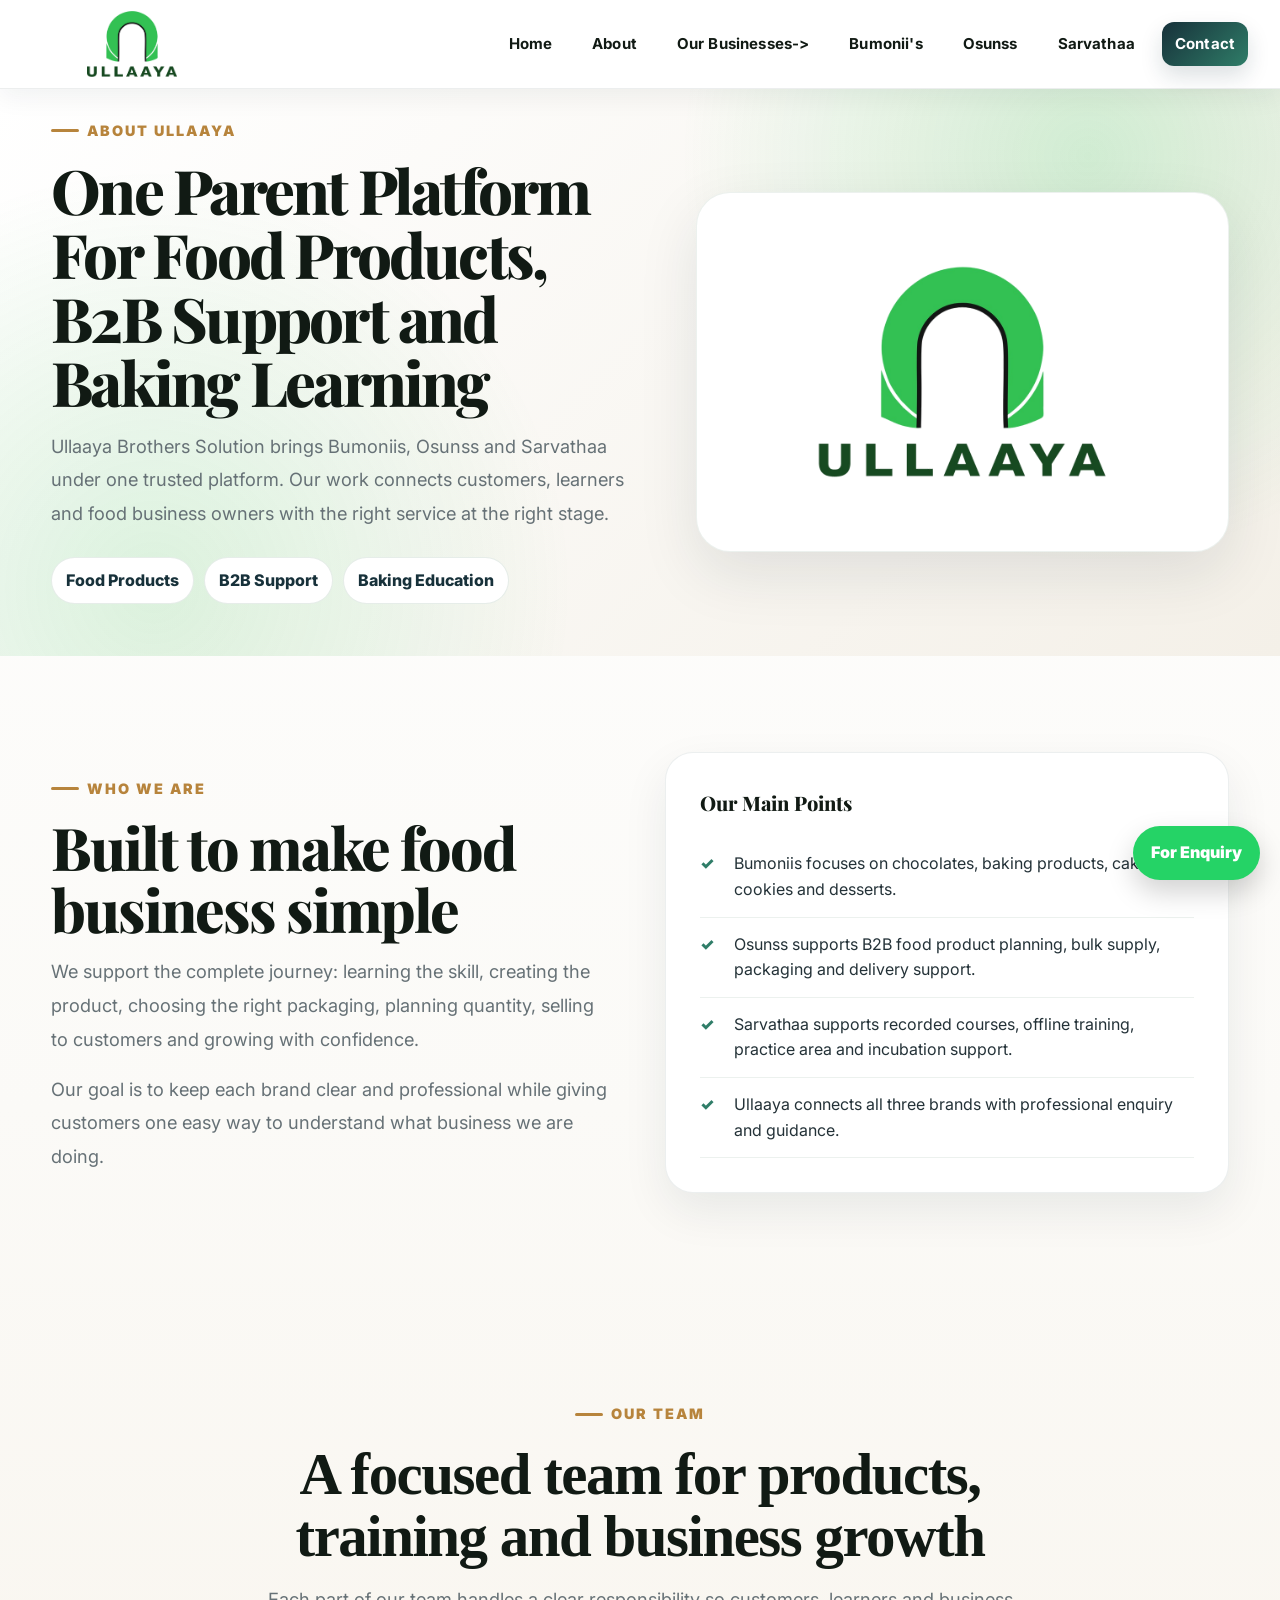
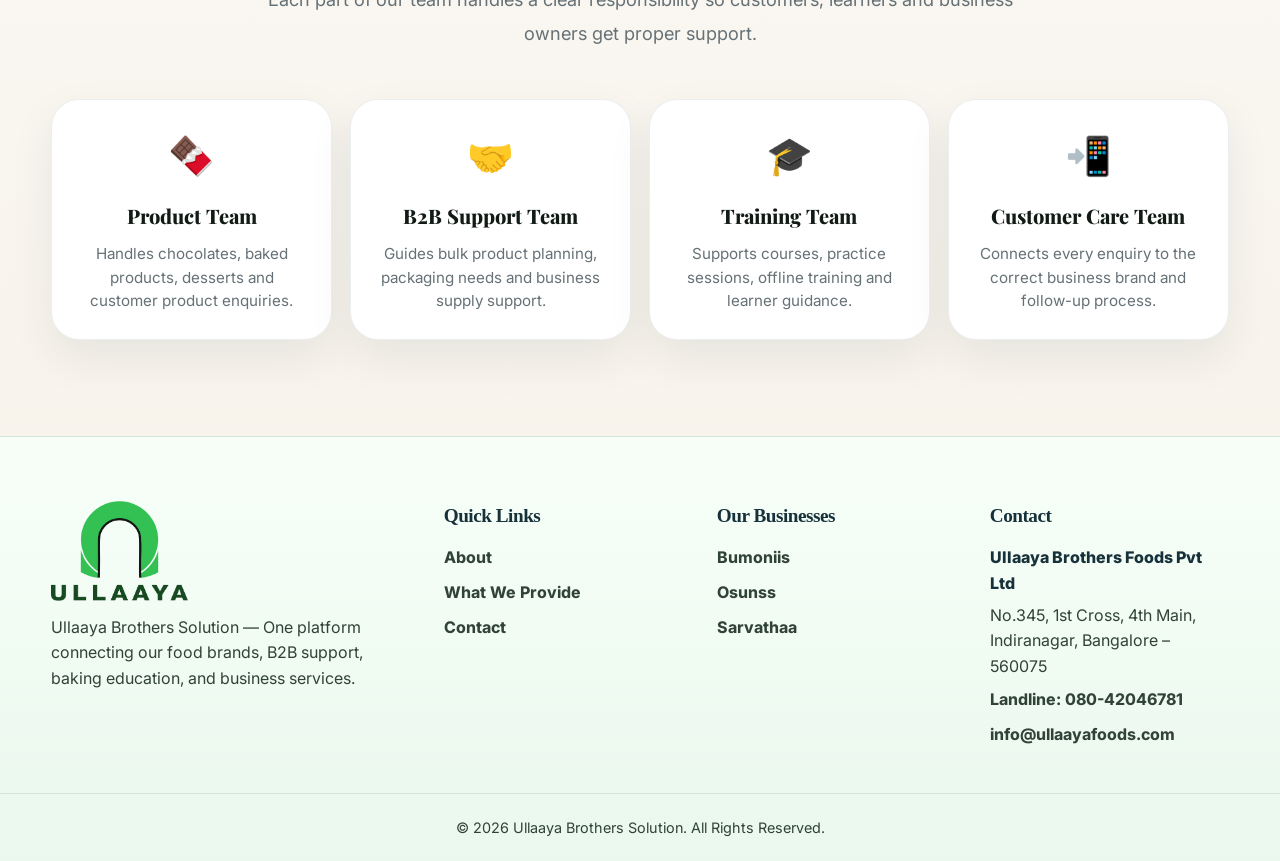
==== about.html @ 4ef29843 "Ullaaya" ====
<!DOCTYPE html>
<html lang="en">
<head>
<meta charset="utf-8"/>
<meta content="width=device-width, initial-scale=1.0" name="viewport"/>
<meta content="Ullaaya Brothers Solution connects Bumoniis, Osunss and Sarvathaa under one trusted parent business platform." name="description"/>
<title>About Ullaaya Brothers Solution</title>
<link href="https://fonts.googleapis.com" rel="preconnect"/>
<link crossorigin="" href="https://fonts.gstatic.com" rel="preconnect"/>
<link href="https://fonts.googleapis.com/css2?family=Inter:wght@400;500;600;700;800&amp;family=Playfair+Display:wght@700;800&amp;display=swap" rel="stylesheet"/>
<link href="assets/css/style.css" rel="stylesheet"/>
</head>
<body>
<header class="site-header" id="top">
<nav class="nav-wrap">
<a aria-label="Ullaaya Brothers Solution Home" class="brand" href="index.html#home">
<img alt="Ullaaya Brothers Solution logo" src="assets/images/ullaaya-logo-clean.png"/>
</a>
<button aria-expanded="false" aria-label="Open menu" class="menu-toggle">
<span></span><span></span><span></span>
</button>
<ul class="nav-links">
<li><a href="index.html#home">Home</a></li>
<li><a href="about.html">About</a></li>
<li><a href="index.html#businesses">Our Businesses-></a></li>
<li><a href="bumoniis.html">Bumonii's</a></li>
<li><a href="osunss.html">Osunss</a></li>
<li><a href="sarvathaa.html">Sarvathaa</a></li>
<li><a class="nav-cta" href="index.html#contact">Contact</a></li>
</ul>
</nav>
</header>
<main>
  <section class="business-page-hero about-page-hero">
    <div class="container business-page-grid">
      <div class="section-copy reveal">
        <p class="eyebrow">About Ullaaya</p>
        <h1>One Parent Platform For Food Products, B2B Support and Baking Learning</h1>
        <p>Ullaaya Brothers Solution brings Bumoniis, Osunss and Sarvathaa under one trusted platform. Our work connects customers, learners and food business owners with the right service at the right stage.</p>
        <div class="business-badges">
          <span>Food Products</span>
          <span>B2B Support</span>
          <span>Baking Education</span>
        </div>
      </div>
      <div class="business-page-logo reveal">
        <img src="assets/images/ullaaya-logo-card.png" alt="Ullaaya Brothers Solution logo">
      </div>
    </div>
  </section>

  <section class="section about-story">
    <div class="container two-col">
      <div class="section-copy reveal">
        <p class="eyebrow">Who We Are</p>
        <h2>Built to make food business simple</h2>
        <p>We support the complete journey: learning the skill, creating the product, choosing the right packaging, planning quantity, selling to customers and growing with confidence.</p>
        <p>Our goal is to keep each brand clear and professional while giving customers one easy way to understand what business we are doing.</p>
      </div>
      <div class="about-panel reveal">
        <h3>Our Main Points</h3>
        <ul>
          <li>Bumoniis focuses on chocolates, baking products, cakes, cookies and desserts.</li>
          <li>Osunss supports B2B food product planning, bulk supply, packaging and delivery support.</li>
          <li>Sarvathaa supports recorded courses, offline training, practice area and incubation support.</li>
          <li>Ullaaya connects all three brands with professional enquiry and guidance.</li>
        </ul>
      </div>
    </div>
  </section>

  <section class="section team-section">
    <div class="container">
      <div class="section-head reveal">
        <p class="eyebrow">Our Team</p>
        <h2>A focused team for products, training and business growth</h2>
        <p>Each part of our team handles a clear responsibility so customers, learners and business owners get proper support.</p>
      </div>
      <div class="team-grid">
        <div class="service-card reveal"><span>🍫</span><h3>Product Team</h3><p>Handles chocolates, baked products, desserts and customer product enquiries.</p></div>
        <div class="service-card reveal"><span>🤝</span><h3>B2B Support Team</h3><p>Guides bulk product planning, packaging needs and business supply support.</p></div>
        <div class="service-card reveal"><span>🎓</span><h3>Training Team</h3><p>Supports courses, practice sessions, offline training and learner guidance.</p></div>
        <div class="service-card reveal"><span>📲</span><h3>Customer Care Team</h3><p>Connects every enquiry to the correct business brand and follow-up process.</p></div>
      </div>
    </div>
  </section>
</main>
<footer class="footer">
<div class="container footer-grid">
<div>
<img alt="Ullaaya logo" class="footer-logo" src="assets/images/ullaaya-logo-clean.png"/>
<p>Ullaaya Brothers Solution — One platform connecting our food brands, B2B support, baking education, and business services.</p>
</div>
<div>
<h3>Quick Links</h3>
<a href="about.html">About</a>
<a href="index.html#provide">What We Provide</a>
<a href="index.html#contact">Contact</a>
</div>
<div>
<h3>Our Businesses</h3>
<a href="bumoniis.html">Bumoniis</a>
<a href="osunss.html">Osunss</a>
<a href="sarvathaa.html">Sarvathaa</a>
</div>
<div>
<h3>Contact</h3>
<p class="footer-address"><strong>Ullaaya Brothers Foods Pvt Ltd</strong><br>
No.345, 1st Cross, 4th Main,<br>
Indiranagar, Bangalore – 560075</p>
<a href="tel:+918042046781">Landline: 080-42046781</a>
<a href="mailto:info@ullaayafoods.com">info@ullaayafoods.com</a>

</div>
</div>
<p class="copyright">© 2026 Ullaaya Brothers Solution. All Rights Reserved.</p>
</footer>
<a aria-label="For enquiry" class="floating-whatsapp" href="https://wa.me/919999999999">For Enquiry</a>
<script src="assets/js/script.js"></script>
</body>
</html>
---- assets/css/style.css ----
:root {
  --green: #32c457;
  --deep: #124f26;
  --dark: #0d331c;
  --mint: #effbf2;
  --soft: #f7fff8;
  --text: #26352b;
  --muted: #66756b;
  --white: #fff;
  --shadow: 0 24px 70px rgba(18, 79, 38, .14);
  --radius: 28px;
}

* {
  box-sizing: border-box;
  margin: 0;
  padding: 0
}

html {
  scroll-behavior: smooth
}

body {
  font-family: Inter, system-ui, sans-serif;
  color: var(--text);
  background: linear-gradient(180deg, #fff 0%, var(--soft) 50%, #fff 100%);
  line-height: 1.6;
  overflow-x: hidden
}

a {
  text-decoration: none;
  color: inherit
}

img {
  max-width: 100%;
  display: block
}

.container {
  width: min(1180px, 92%);
  margin: auto
}

.site-header {
  position: sticky;
  top: 0;
  z-index: 1000;
  background: rgba(255, 255, 255, .88);
  backdrop-filter: blur(16px);
  border-bottom: 1px solid rgba(18, 79, 38, .08)
}

.nav-wrap {
  width: min(1220px, 94%);
  margin: auto;
  height: 82px;
  display: flex;
  align-items: center;
  justify-content: space-between;
  gap: 24px
}

.brand {
  display: flex;
  align-items: center;
  gap: 12px;
  font-weight: 800;
  color: var(--deep);
  letter-spacing: .02em;
  line-height: 1.05
}

.brand img {
  width: 58px;
  height: 58px;
  object-fit: contain
}

.brand strong {
  color: var(--green)
}

.nav-links {
  display: flex;
  align-items: center;
  gap: 28px;
  list-style: none;
  font-weight: 700;
  color: var(--deep)
}

.nav-links a {
  position: relative
}

.nav-links a:not(.nav-cta)::after {
  content: "";
  position: absolute;
  left: 0;
  bottom: -8px;
  width: 0;
  height: 3px;
  border-radius: 99px;
  background: var(--green);
  transition: .25s
}

.nav-links a:hover::after {
  width: 100%
}

.nav-cta {
  padding: 12px 20px;
  background: linear-gradient(135deg, var(--green), var(--deep));
  color: white;
  border-radius: 999px;
  box-shadow: 0 10px 24px rgba(50, 196, 87, .25)
}

.menu-toggle {
  display: none;
  background: none;
  border: 0;
  width: 42px;
  height: 42px
}

.menu-toggle span {
  display: block;
  height: 3px;
  background: var(--deep);
  margin: 7px;
  border-radius: 99px
}

.hero {
  position: relative;
  min-height: calc(100vh - 82px);
  display: grid;
  align-items: center;
  padding: 88px 0;
  overflow: hidden
}

.hero-bg {
  position: absolute;
  inset: 0;
  background: radial-gradient(circle at 85% 20%, rgba(50, 196, 87, .24), transparent 34%), radial-gradient(circle at 10% 80%, rgba(18, 79, 38, .13), transparent 36%)
}

.hero-grid {
  position: relative;
  display: grid;
  grid-template-columns: 1.08fr .92fr;
  gap: 60px;
  align-items: center
}

.eyebrow {
  display: inline-flex;
  align-items: center;
  gap: 8px;
  color: var(--green);
  font-weight: 800;
  text-transform: uppercase;
  letter-spacing: .14em;
  font-size: .78rem;
  margin-bottom: 16px
}

.eyebrow::before {
  content: "";
  width: 28px;
  height: 3px;
  background: var(--green);
  border-radius: 99px
}

h1,
h2 {
  font-family: "Playfair Display", serif;
  color: var(--dark);
  line-height: 1.04
}

h1 {
  font-size: clamp(2.8rem, 6vw, 5.9rem);
  letter-spacing: -.05em
}

h2 {
  font-size: clamp(2.05rem, 4vw, 4rem);
  letter-spacing: -.035em
}

h3 {
  color: var(--deep)
}

.hero-text {
  font-size: 1.18rem;
  color: var(--muted);
  max-width: 650px;
  margin: 24px 0 32px
}

.hero-actions,
.hero-stats {
  display: flex;
  gap: 16px;
  flex-wrap: wrap
}

.btn {
  display: inline-flex;
  align-items: center;
  justify-content: center;
  padding: 15px 24px;
  border-radius: 999px;
  font-weight: 800;
  border: 0;
  cursor: pointer
}

.btn-primary {
  background: linear-gradient(135deg, var(--green), var(--deep));
  color: #fff;
  box-shadow: 0 16px 30px rgba(50, 196, 87, .22)
}

.btn-outline {
  border: 1px solid rgba(18, 79, 38, .18);
  color: var(--deep);
  background: white
}

.hero-stats {
  margin-top: 34px
}

.hero-stats div {
  background: rgba(255, 255, 255, .75);
  border: 1px solid rgba(18, 79, 38, .08);
  border-radius: 20px;
  padding: 16px 20px;
  box-shadow: 0 14px 40px rgba(18, 79, 38, .08)
}

.hero-stats strong {
  display: block;
  font-size: 1.7rem;
  color: var(--deep)
}

.hero-stats span {
  font-size: .84rem;
  color: var(--muted);
  font-weight: 700
}

.hero-card {
  position: relative;
  min-height: 520px;
  display: grid;
  place-items: center
}

.logo-orbit {
  width: min(440px, 88vw);
  aspect-ratio: 1;
  background: linear-gradient(135deg, #fff, var(--mint));
  border-radius: 50%;
  display: grid;
  place-items: center;
  box-shadow: var(--shadow);
  border: 1px solid rgba(18, 79, 38, .08);
  animation: float 4s ease-in-out infinite
}

.logo-orbit img {
  width: 76%;
  object-fit: contain
}

.mini-card {
  position: absolute;
  padding: 16px 22px;
  border-radius: 18px;
  background: white;
  color: var(--deep);
  font-weight: 900;
  box-shadow: var(--shadow)
}

.top-card {
  top: 42px;
  right: 16px
}

.bottom-card {
  bottom: 56px;
  left: 12px
}

.section {
  padding: 96px 0
}

.two-col,
.why-grid,
.contact-grid {
  display: grid;
  grid-template-columns: 1fr 1fr;
  gap: 50px;
  align-items: center
}

.section-copy p:not(.eyebrow),
.section-head p {
  color: var(--muted);
  font-size: 1.05rem;
  margin-top: 16px
}

.about-panel,
.contact-form,
.business-card,
.service-card {
  background: white;
  border: 1px solid rgba(18, 79, 38, .08);
  box-shadow: var(--shadow);
  border-radius: var(--radius)
}

.about-panel {
  padding: 34px
}

.about-panel ul {
  margin-top: 18px;
  list-style: none
}

.about-panel li {
  padding: 14px 0 14px 34px;
  border-bottom: 1px solid rgba(18, 79, 38, .08);
  position: relative
}

.about-panel li::before {
  content: "✓";
  position: absolute;
  left: 0;
  color: var(--green);
  font-weight: 900
}

.businesses {
  background: linear-gradient(180deg, var(--mint), #fff)
}

.section-head {
  text-align: center;
  max-width: 760px;
  margin: 0 auto 48px
}

.business-grid {
  display: grid;
  grid-template-columns: repeat(3, 1fr);
  gap: 26px
}

.business-card {
  padding: 32px;
  transition: .3s;
  position: relative;
  overflow: hidden
}

.business-card::before {
  content: "";
  position: absolute;
  inset: 0 0 auto;
  height: 5px;
  background: linear-gradient(90deg, var(--green), var(--deep))
}

.business-card:hover {
  transform: translateY(-10px)
}

.business-card.featured {
  background: linear-gradient(180deg, #fff, var(--soft));
  transform: translateY(-18px)
}

.business-icon {
  width: 74px;
  height: 74px;
  border-radius: 22px;
  display: grid;
  place-items: center;
  color: white;
  font-weight: 900;
  font-size: 2rem;
  margin-bottom: 22px
}

.chocolate {
  background: #5a2b18
}

.b2b {
  background: var(--deep)
}

.learning {
  background: #cf4f85
}

.category {
  font-size: .82rem;
  text-transform: uppercase;
  color: var(--green);
  font-weight: 900;
  letter-spacing: .1em
}

.business-card h3 {
  font-size: 1.65rem;
  margin: 6px 0 12px
}

.business-card p:not(.category) {
  color: var(--muted);
  margin-bottom: 22px
}

.card-link {
  display: inline-flex;
  color: var(--deep);
  font-weight: 900;
  border-bottom: 2px solid var(--green)
}

.service-grid {
  display: grid;
  grid-template-columns: repeat(4, 1fr);
  gap: 18px
}

.service-card {
  padding: 26px;
  text-align: center;
  min-height: 150px;
  display: flex;
  flex-direction: column;
  justify-content: center;
  align-items: center;
  gap: 14px
}

.service-card span {
  font-size: 2rem
}

.service-card h3 {
  font-size: 1rem
}

.why {
  background: var(--dark);
  color: white
}

.why h2,
.why h3 {
  color: white
}

.why .section-copy p {
  color: rgba(255, 255, 255, .74)
}

.why-list {
  display: grid;
  gap: 14px
}

.why-list div {
  padding: 18px 20px;
  border-radius: 18px;
  background: rgba(255, 255, 255, .08);
  border: 1px solid rgba(255, 255, 255, .12);
  font-weight: 700
}

.why-list div::before {
  content: "✓ ";
  color: var(--green);
  font-weight: 900
}

.timeline {
  display: grid;
  grid-template-columns: repeat(6, 1fr);
  gap: 12px;
  position: relative
}

.timeline div {
  padding: 18px 12px;
  text-align: center;
  border-radius: 18px;
  background: white;
  border: 1px solid rgba(18, 79, 38, .08);
  box-shadow: 0 12px 30px rgba(18, 79, 38, .08);
  font-weight: 900;
  color: var(--deep)
}

.contact {
  background: linear-gradient(180deg, #fff, var(--mint))
}

.contact-cards {
  display: grid;
  gap: 12px;
  margin-top: 24px
}

.contact-cards a {
  padding: 16px 18px;
  background: white;
  border-radius: 18px;
  color: var(--deep);
  font-weight: 800;
  box-shadow: 0 10px 28px rgba(18, 79, 38, .08)
}

.contact-form {
  padding: 30px;
  display: grid;
  gap: 16px
}

.contact-form label {
  display: grid;
  gap: 8px;
  color: var(--deep);
  font-weight: 800
}

.contact-form input,
.contact-form select,
.contact-form textarea {
  width: 100%;
  padding: 14px 16px;
  border: 1px solid rgba(18, 79, 38, .15);
  border-radius: 14px;
  font: inherit;
  outline: none;
  background: #fff
}

.contact-form input:focus,
.contact-form select:focus,
.contact-form textarea:focus {
  border-color: var(--green);
  box-shadow: 0 0 0 4px rgba(50, 196, 87, .13)
}

.form-note {
  color: var(--deep);
  font-weight: 800
}

.footer {
  background: #071b0f;
  color: rgba(255, 255, 255, .72);
  padding: 64px 0 22px
}

.footer-grid {
  display: grid;
  grid-template-columns: 1.5fr 1fr 1fr 1fr;
  gap: 34px
}

.footer-logo {
  width: 120px;
  background: white;
  border-radius: 18px;
  padding: 8px;
  margin-bottom: 16px
}

.footer h3 {
  color: white;
  margin-bottom: 14px
}

.footer a {
  display: block;
  margin: 9px 0;
  color: rgba(255, 255, 255, .75)
}

.footer a:hover {
  color: var(--green)
}

.copyright {
  text-align: center;
  margin-top: 36px;
  padding-top: 22px;
  border-top: 1px solid rgba(255, 255, 255, .08);
  font-size: .9rem
}

.floating-whatsapp {
  position: fixed;
  right: 20px;
  bottom: 20px;
  z-index: 900;
  background: #25d366;
  color: white;
  padding: 14px 18px;
  border-radius: 999px;
  font-weight: 900;
  box-shadow: 0 12px 28px rgba(0, 0, 0, .18)
}

.reveal {
  opacity: 0;
  transform: translateY(28px);
  transition: .7s ease
}

.reveal.show {
  opacity: 1;
  transform: none
}

@keyframes float {

  0%,
  100% {
    transform: translateY(0)
  }

  50% {
    transform: translateY(-14px)
  }
}

@media(max-width:980px) {
  .menu-toggle {
    display: block
  }

  .nav-links {
    position: absolute;
    top: 82px;
    left: 0;
    right: 0;
    background: white;
    display: none;
    flex-direction: column;
    align-items: flex-start;
    padding: 24px;
    width: 100%;
    box-shadow: 0 24px 40px rgba(18, 79, 38, .12)
  }

  .nav-links.active {
    display: flex
  }

  .hero-grid,
  .two-col,
  .why-grid,
  .contact-grid {
    grid-template-columns: 1fr
  }

  .hero {
    padding: 58px 0
  }

  .hero-card {
    min-height: 360px
  }

  .business-grid,
  .service-grid {
    grid-template-columns: 1fr 1fr
  }

  .business-card.featured {
    transform: none
  }

  .timeline {
    grid-template-columns: 1fr 1fr
  }

  .footer-grid {
    grid-template-columns: 1fr 1fr
  }
}

@media(max-width:620px) {
  .brand span {
    font-size: .88rem
  }

  .brand img {
    width: 48px;
    height: 48px
  }

  .nav-wrap {
    height: 72px
  }

  .nav-links {
    top: 72px
  }

  .hero {
    min-height: auto
  }

  .hero-actions .btn {
    width: 100%
  }

  .business-grid,
  .service-grid,
  .timeline,
  .footer-grid {
    grid-template-columns: 1fr
  }

  .section {
    padding: 68px 0
  }

  .mini-card {
    display: none
  }

  .logo-orbit {
    width: 300px
  }

  .hero-stats div {
    flex: 1 1 100%
  }
}

/* Updated business logo cards and rotating hero */
.slider-logo-wrap {
  transition: .45s ease
}

.slider-logo-wrap img {
  max-height: 78%;
  object-fit: contain;
  transition: .45s ease
}

.slider-dots {
  position: absolute;
  bottom: 8px;
  left: 50%;
  transform: translateX(-50%);
  display: flex;
  gap: 10px;
  background: rgba(255, 255, 255, .84);
  padding: 10px 14px;
  border-radius: 999px;
  box-shadow: 0 12px 28px rgba(18, 79, 38, .12)
}

.slider-dot {
  width: 11px;
  height: 11px;
  border-radius: 50%;
  border: 0;
  background: rgba(18, 79, 38, .25);
  cursor: pointer
}

.slider-dot.active {
  width: 30px;
  border-radius: 999px;
  background: linear-gradient(135deg, var(--green), var(--deep))
}

.business-logo-box {
  height: 165px;
  border-radius: 24px;
  background: linear-gradient(135deg, #fff, var(--mint));
  border: 1px solid rgba(18, 79, 38, .08);
  display: grid;
  place-items: center;
  margin-bottom: 22px;
  padding: 18px;
  overflow: hidden
}

.business-logo-box img {
  width: 100%;
  height: 100%;
  object-fit: contain
}

.logo-card {
  cursor: pointer
}

.logo-card:hover .business-logo-box {
  box-shadow: 0 18px 40px rgba(18, 79, 38, .12)
}

/* Full business pages */
.business-page-hero {
  padding: 95px 0 74px;
  background: radial-gradient(circle at 85% 10%, rgba(50, 196, 87, .22), transparent 32%), linear-gradient(180deg, #fff, var(--mint));
  overflow: hidden
}

.business-page-grid {
  display: grid;
  grid-template-columns: 1.05fr .95fr;
  gap: 56px;
  align-items: center
}

.business-page-logo {
  background: white;
  border: 1px solid rgba(18, 79, 38, .08);
  border-radius: 34px;
  padding: 34px;
  box-shadow: var(--shadow);
  min-height: 360px;
  display: grid;
  place-items: center
}

.business-page-logo img {
  max-height: 290px;
  object-fit: contain
}

.business-badges {
  display: flex;
  flex-wrap: wrap;
  gap: 10px;
  margin: 26px 0
}

.business-badges span {
  background: white;
  color: var(--deep);
  border: 1px solid rgba(18, 79, 38, .1);
  border-radius: 999px;
  padding: 10px 14px;
  font-weight: 800
}

.detail-section {
  padding: 84px 0
}

.detail-grid {
  display: grid;
  grid-template-columns: repeat(3, 1fr);
  gap: 22px
}

.detail-card {
  background: white;
  border: 1px solid rgba(18, 79, 38, .08);
  box-shadow: 0 16px 44px rgba(18, 79, 38, .09);
  border-radius: 24px;
  padding: 26px
}

.detail-card span {
  font-size: 2rem
}

.detail-card h3 {
  font-size: 1.25rem;
  margin: 14px 0 10px
}

.detail-card p {
  color: var(--muted)
}

.highlight-panel {
  background: var(--dark);
  color: white;
  border-radius: 34px;
  padding: 44px;
  display: grid;
  grid-template-columns: 1fr 1fr;
  gap: 32px;
  align-items: center
}

.highlight-panel h2,
.highlight-panel h3 {
  color: white
}

.highlight-panel p,
.highlight-panel li {
  color: rgba(255, 255, 255, .78)
}

.highlight-panel ul {
  margin-left: 18px;
  margin-top: 18px
}

.business-contact-strip {
  background: linear-gradient(135deg, var(--green), var(--deep));
  border-radius: 32px;
  color: white;
  padding: 38px;
  display: flex;
  align-items: center;
  justify-content: space-between;
  gap: 24px;
  flex-wrap: wrap
}

.business-contact-strip h2 {
  color: white
}

.business-contact-strip .btn-outline {
  color: white;
  background: rgba(255, 255, 255, .12);
  border-color: rgba(255, 255, 255, .35)
}

.back-link {
  display: inline-flex;
  margin-bottom: 18px;
  color: var(--deep);
  font-weight: 900
}

.product-list {
  display: grid;
  grid-template-columns: repeat(2, 1fr);
  gap: 14px;
  margin-top: 16px
}

.product-list div {
  padding: 14px 16px;
  border-radius: 16px;
  background: var(--soft);
  border: 1px solid rgba(18, 79, 38, .08);
  font-weight: 800;
  color: var(--deep)
}

@media(max-width:980px) {

  .business-page-grid,
  .highlight-panel {
    grid-template-columns: 1fr
  }

  .detail-grid {
    grid-template-columns: 1fr 1fr
  }

  .business-page-logo {
    min-height: 260px
  }

  .business-page-logo img {
    max-height: 230px
  }
}

@media(max-width:620px) {
  .slider-dots {
    bottom: -16px
  }

  .business-logo-box {
    height: 140px
  }

  .detail-grid,
  .product-list {
    grid-template-columns: 1fr
  }

  .business-contact-strip {
    padding: 28px
  }

  .business-page-hero {
    padding: 62px 0
  }

  .business-page-logo {
    padding: 22px
  }
}


/* Navbar dropdown + larger premium header update */
.nav-wrap {
  height: 96px;
}

.brand {
  gap: 14px;
}

.brand img {
  width: 76px;
  height: 76px;
  object-fit: contain;
}

.brand span {
  font-size: 1.02rem;
  line-height: 1.08;
}

.nav-links {
  gap: 12px;
}

.nav-links a {
  font-size: 1rem;
  padding: 12px 14px;
  border-radius: 999px;
}

.nav-cta {
  padding: 14px 24px !important;
  font-size: 1.02rem !important;
}

.nav-item {
  position: relative;
}

.dropdown-toggle {
  display: flex;
  align-items: center;
  gap: 5px;
}

.dropdown-toggle span {
  font-size: .8rem;
  transition: .25s ease;
}

.dropdown:hover .dropdown-toggle span,
.dropdown:focus-within .dropdown-toggle span {
  transform: rotate(180deg);
}

.dropdown-menu {
  position: absolute;
  top: calc(100% + 12px);
  left: 50%;
  transform: translateX(-50%) translateY(10px);
  min-width: 220px;
  background: #fff;
  border: 1px solid rgba(18, 79, 38, .10);
  border-radius: 20px;
  box-shadow: 0 22px 52px rgba(18, 79, 38, .16);
  padding: 10px;
  display: grid;
  gap: 6px;
  opacity: 0;
  visibility: hidden;
  pointer-events: none;
  transition: .25s ease;
  z-index: 999;
}

.dropdown-menu::before {
  content: "";
  position: absolute;
  left: 0;
  right: 0;
  top: -14px;
  height: 14px;
}

.dropdown:hover .dropdown-menu,
.dropdown:focus-within .dropdown-menu {
  opacity: 1;
  visibility: visible;
  pointer-events: auto;
  transform: translateX(-50%) translateY(0);
}

.dropdown-menu a {
  display: block;
  border-radius: 14px;
  padding: 13px 15px;
  color: var(--deep);
  font-weight: 900;
  background: #fff;
  white-space: nowrap;
}

.dropdown-menu a:hover {
  background: var(--mint);
  color: var(--deep);
}

/* Better home hero logo placement for all businesses */
.hero-card {
  min-height: 560px;
}

.logo-orbit {
  width: min(520px, 90vw);
  aspect-ratio: 1.18;
  border-radius: 36px;
  padding: 34px;
  background: linear-gradient(135deg, #fff 0%, #f6fff8 55%, var(--mint) 100%);
}

.logo-orbit img {
  width: auto !important;
  height: auto !important;
  max-width: 92%;
  max-height: 82%;
  object-fit: contain;
  display: block;
}

.slider-logo-wrap img[src*="bumoniis"] {
  max-width: 96%;
  max-height: 70%;
}

.slider-logo-wrap img[src*="osunss"] {
  max-height: 88%;
  max-width: 74%;
}

.slider-logo-wrap img[src*="sarvathaa"] {
  max-width: 92%;
  max-height: 64%;
}

/* Correct home Our Businesses logo card alignment */
.business-card.logo-card {
  text-align: center;
  display: flex;
  flex-direction: column;
  align-items: center;
}

.business-logo-box {
  width: 100%;
  height: 190px;
  border-radius: 26px;
  padding: 22px;
  background: #fff;
  box-shadow: inset 0 0 0 1px rgba(18, 79, 38, .06), 0 12px 30px rgba(18, 79, 38, .06);
}

.business-logo-box img {
  width: auto;
  height: auto;
  max-width: 86%;
  max-height: 86%;
  object-fit: contain;
  display: block;
}

.business-logo-bumoniis img {
  max-width: 94%;
  max-height: 74%;
}

.business-logo-osunss img {
  max-width: 78%;
  max-height: 96%;
}

.business-logo-sarvathaa img {
  max-width: 92%;
  max-height: 62%;
}

.business-card .card-link {
  margin-top: auto;
  align-self: center;
}

@media(max-width:980px) {
  .nav-wrap {
    height: 86px;
  }

  .brand img {
    width: 66px;
    height: 66px;
  }

  .nav-links {
    top: 86px;
    gap: 8px;
  }

  .nav-links a {
    font-size: 1.02rem;
    padding: 13px 14px;
  }

  .dropdown-menu {
    position: static;
    transform: none;
    opacity: 1;
    visibility: visible;
    pointer-events: auto;
    box-shadow: none;
    border: 0;
    background: var(--mint);
    margin: 4px 0 4px 14px;
    min-width: min(260px, 90vw);
    display: grid;
  }

  .dropdown:hover .dropdown-menu,
  .dropdown:focus-within .dropdown-menu {
    transform: none;
  }

  .dropdown-menu::before {
    display: none;
  }

  .dropdown-menu a {
    background: transparent;
    padding: 12px 14px;
  }

  .hero-card {
    min-height: 430px;
  }

  .logo-orbit {
    width: min(430px, 88vw);
    padding: 26px;
  }
}

@media(max-width:620px) {
  .nav-wrap {
    height: 78px;
  }

  .brand img {
    width: 58px;
    height: 58px;
  }

  .brand span {
    font-size: .95rem;
  }

  .nav-links {
    top: 78px;
  }

  .logo-orbit {
    width: min(330px, 88vw);
    border-radius: 28px;
    padding: 22px;
  }

  .business-logo-box {
    height: 155px;
    padding: 18px;
  }

  .nav-cta {
    padding: 13px 18px !important;
  }
}

/* ===== Professional alignment polish: dropdown, hero, and business logo frames ===== */
.site-header {
  background: rgba(255, 255, 255, .94);
  box-shadow: 0 8px 28px rgba(18, 79, 38, .06)
}

.nav-wrap {
  height: 90px;
  width: min(1280px, 95%)
}

.brand img {
  width: 70px;
  height: 70px;
  filter: drop-shadow(0 6px 14px rgba(18, 79, 38, .08))
}

.brand span {
  font-size: 1.04rem;
  letter-spacing: .01em
}

.nav-links {
  gap: 10px
}

.nav-links a {
  font-size: 1.01rem;
  padding: 12px 15px;
  border-radius: 999px;
  transition: .22s ease
}

.nav-links a:not(.nav-cta):hover {
  background: var(--mint)
}

.nav-links a:not(.nav-cta)::after {
  display: none
}

.nav-cta {
  padding: 14px 25px !important;
  box-shadow: 0 12px 26px rgba(18, 79, 38, .16)
}

.dropdown {
  position: relative
}

.dropdown-toggle {
  cursor: pointer;
  user-select: none
}

.dropdown-toggle span {
  display: inline-block;
  margin-left: 3px;
  transition: transform .25s ease
}

.dropdown.open .dropdown-toggle,
.dropdown:hover .dropdown-toggle {
  background: var(--mint)
}

.dropdown.open .dropdown-toggle span,
.dropdown:hover .dropdown-toggle span,
.dropdown:focus-within .dropdown-toggle span {
  transform: rotate(180deg)
}

.dropdown-menu {
  top: calc(100% + 10px);
  left: 50%;
  min-width: 238px;
  padding: 10px;
  border-radius: 20px;
  background: rgba(255, 255, 255, .98);
  backdrop-filter: blur(14px);
  box-shadow: 0 24px 55px rgba(13, 51, 28, .16);
  border: 1px solid rgba(18, 79, 38, .10);
  opacity: 0;
  visibility: hidden;
  pointer-events: none;
  transform: translateX(-50%) translateY(14px) scale(.98);
  transition: opacity .22s ease, transform .22s ease, visibility .22s ease
}

.dropdown-menu::before {
  content: "";
  position: absolute;
  left: 0;
  right: 0;
  top: -16px;
  height: 16px
}

.dropdown:hover .dropdown-menu,
.dropdown:focus-within .dropdown-menu,
.dropdown.open .dropdown-menu {
  opacity: 1;
  visibility: visible;
  pointer-events: auto;
  transform: translateX(-50%) translateY(0) scale(1)
}

.dropdown-menu a {
  display: flex;
  align-items: center;
  gap: 10px;
  padding: 14px 16px;
  border-radius: 14px;
  font-size: .98rem;
  font-weight: 900;
  color: var(--deep);
  background: transparent;
  white-space: nowrap
}

.dropdown-menu a::before {
  content: "";
  width: 9px;
  height: 9px;
  border-radius: 50%;
  background: linear-gradient(135deg, var(--green), var(--deep));
  box-shadow: 0 0 0 4px rgba(50, 196, 87, .12)
}

.dropdown-menu a:hover {
  background: var(--mint);
  transform: translateX(3px)
}

.hero {
  min-height: auto;
  padding: 74px 0 68px
}

.hero-grid {
  grid-template-columns: 1fr .82fr;
  gap: 42px;
  align-items: center
}

h1 {
  font-size: clamp(2.45rem, 4.8vw, 4.85rem);
  letter-spacing: -.045em;
  max-width: 780px
}

.hero-text {
  font-size: 1.06rem;
  line-height: 1.75;
  max-width: 620px;
  margin: 20px 0 26px
}

.hero-actions .btn {
  padding: 14px 22px
}

.hero-stats {
  margin-top: 26px;
  gap: 12px
}

.hero-stats div {
  padding: 13px 17px;
  border-radius: 18px
}

.hero-stats strong {
  font-size: 1.42rem
}

.hero-card {
  min-height: 440px;
  align-self: center
}

.logo-orbit {
  width: min(410px, 38vw);
  aspect-ratio: 1.14;
  border-radius: 34px;
  padding: 30px;
  background: linear-gradient(135deg, #fff 0%, #fbfffc 52%, #e9fbef 100%);
  box-shadow: 0 24px 60px rgba(18, 79, 38, .12);
  animation: float 5.5s ease-in-out infinite;
  border: 1px solid rgba(18, 79, 38, .08)
}

.logo-orbit img {
  width: auto !important;
  height: auto !important;
  max-width: 88%;
  max-height: 78%;
  object-fit: contain;
  object-position: center;
  display: block;
  margin: auto
}

.slider-logo-wrap img[src*="ullaaya"] {
  max-width: 74%;
  max-height: 72%
}

.slider-logo-wrap img[src*="bumoniis"] {
  max-width: 92%;
  max-height: 62%
}

.slider-logo-wrap img[src*="osunss"] {
  max-width: 66%;
  max-height: 82%
}

.slider-logo-wrap img[src*="sarvathaa"] {
  max-width: 86%;
  max-height: 54%
}

.mini-card {
  padding: 13px 18px;
  border-radius: 16px;
  font-size: .92rem;
  box-shadow: 0 16px 36px rgba(18, 79, 38, .12)
}

.top-card {
  top: 54px;
  right: 4px
}

.bottom-card {
  bottom: 62px;
  left: 0
}

.slider-dots {
  bottom: 12px;
  padding: 9px 13px;
  box-shadow: 0 13px 32px rgba(18, 79, 38, .13)
}

.hero-grid.slide-animate .hero-content,
.hero-grid.slide-animate .hero-card {
  animation: softSlideIn .42s ease both
}

@keyframes softSlideIn {
  from {
    opacity: .84;
    transform: translateY(8px)
  }

  to {
    opacity: 1;
    transform: translateY(0)
  }
}

.section.businesses {
  padding-top: 90px;
  background: linear-gradient(180deg, #f2fcf5 0%, #fff 100%)
}

.business-grid {
  align-items: stretch;
  gap: 28px
}

.business-card.logo-card {
  padding: 28px;
  min-height: 520px;
  text-align: center;
  display: flex;
  flex-direction: column;
  align-items: center;
  justify-content: flex-start;
  border-radius: 30px;
  background: #fff;
  transition: transform .26s ease, box-shadow .26s ease, border-color .26s ease
}

.business-card.logo-card:hover {
  transform: translateY(-8px);
  box-shadow: 0 30px 75px rgba(18, 79, 38, .16);
  border-color: rgba(50, 196, 87, .26)
}

.business-card.featured {
  transform: none;
  background: #fff
}

.business-card.featured:hover {
  transform: translateY(-8px)
}

.business-logo-box {
  width: 100%;
  height: 210px;
  border-radius: 26px;
  padding: 20px;
  margin: 0 0 22px;
  background: linear-gradient(135deg, #fff 0%, #fbfffc 50%, #eefbf2 100%);
  border: 1px solid rgba(18, 79, 38, .09);
  box-shadow: inset 0 0 0 1px rgba(255, 255, 255, .55), 0 16px 34px rgba(18, 79, 38, .07);
  display: grid;
  place-items: center;
  overflow: hidden
}

.business-logo-box img {
  width: auto !important;
  height: auto !important;
  object-fit: contain;
  object-position: center;
  display: block;
  margin: auto;
  filter: drop-shadow(0 8px 12px rgba(18, 79, 38, .06))
}

.business-logo-bumoniis img {
  max-width: 96%;
  max-height: 70%
}

.business-logo-osunss img {
  max-width: 72%;
  max-height: 96%
}

.business-logo-sarvathaa img {
  max-width: 92%;
  max-height: 56%
}

.business-card .category {
  min-height: 40px;
  display: flex;
  align-items: center;
  justify-content: center;
  text-align: center;
  margin-top: 2px
}

.business-card h3 {
  font-size: 1.72rem;
  margin: 8px 0 12px
}

.business-card p:not(.category) {
  font-size: .99rem;
  line-height: 1.7;
  margin-bottom: 26px
}

.business-card .card-link {
  margin-top: auto;
  align-self: center;
  background: var(--mint);
  border: 1px solid rgba(18, 79, 38, .08);
  padding: 12px 17px;
  border-radius: 999px;
  color: var(--deep);
  box-shadow: 0 10px 24px rgba(18, 79, 38, .06)
}

.business-card .card-link:hover {
  background: linear-gradient(135deg, var(--green), var(--deep));
  color: #fff;
  border-color: transparent
}

@media(max-width:1080px) {
  .hero-grid {
    grid-template-columns: 1fr;
    gap: 34px;
    text-align: center
  }

  .hero-content {
    display: grid;
    justify-items: center
  }

  .hero-actions,
  .hero-stats {
    justify-content: center
  }

  .hero-card {
    min-height: 380px
  }

  .logo-orbit {
    width: min(390px, 78vw)
  }

  .top-card {
    right: 8%
  }

  .bottom-card {
    left: 8%
  }
}

@media(max-width:980px) {
  .nav-wrap {
    height: 84px
  }

  .brand img {
    width: 64px;
    height: 64px
  }

  .menu-toggle {
    display: block;
    position: relative;
    border-radius: 14px;
    background: var(--mint)
  }

  .menu-toggle span {
    transition: .25s ease
  }

  .menu-toggle.active span:nth-child(1) {
    transform: translateY(10px) rotate(45deg)
  }

  .menu-toggle.active span:nth-child(2) {
    opacity: 0
  }

  .menu-toggle.active span:nth-child(3) {
    transform: translateY(-10px) rotate(-45deg)
  }

  .nav-links {
    top: 84px;
    gap: 8px;
    padding: 18px 5%;
    border-top: 1px solid rgba(18, 79, 38, .08);
    align-items: stretch
  }

  .nav-links a {
    width: 100%;
    font-size: 1rem;
    padding: 14px 16px
  }

  .dropdown-toggle {
    justify-content: space-between
  }

  .dropdown-menu {
    position: static;
    min-width: 100%;
    display: grid;
    margin: 6px 0 4px;
    padding: 8px;
    background: #f4fbf6;
    border: 1px solid rgba(18, 79, 38, .08);
    box-shadow: none;
    border-radius: 18px;
    opacity: 0;
    visibility: hidden;
    pointer-events: none;
    max-height: 0;
    overflow: hidden;
    transform: none;
    transition: max-height .28s ease, opacity .22s ease, visibility .22s ease, padding .22s ease
  }

  .dropdown.open .dropdown-menu {
    opacity: 1;
    visibility: visible;
    pointer-events: auto;
    max-height: 240px;
    padding: 8px;
    transform: none
  }

  .dropdown:hover .dropdown-menu {
    transform: none
  }

  .dropdown-menu::before {
    display: none
  }

  .dropdown-menu a {
    padding: 12px 14px;
    background: transparent
  }

  .business-grid {
    grid-template-columns: 1fr 1fr
  }

  .business-card.logo-card {
    min-height: 500px
  }

  .business-logo-box {
    height: 190px
  }

  .hero {
    padding: 58px 0
  }

  .hero-card {
    min-height: 360px
  }
}

@media(max-width:620px) {
  .nav-wrap {
    height: 76px
  }

  .brand img {
    width: 54px;
    height: 54px
  }

  .brand span {
    font-size: .9rem
  }

  .nav-links {
    top: 76px
  }

  .hero {
    padding: 46px 0 54px
  }

  h1 {
    font-size: clamp(2.1rem, 11vw, 3.15rem)
  }

  .hero-text {
    font-size: 1rem
  }

  .hero-card {
    min-height: 315px
  }

  .logo-orbit {
    width: min(300px, 86vw);
    border-radius: 28px;
    padding: 22px
  }

  .slider-logo-wrap img[src*="bumoniis"] {
    max-height: 58%
  }

  .slider-logo-wrap img[src*="osunss"] {
    max-width: 64%;
    max-height: 80%
  }

  .slider-logo-wrap img[src*="sarvathaa"] {
    max-height: 50%
  }

  .slider-dots {
    bottom: -2px
  }

  .business-grid {
    grid-template-columns: 1fr
  }

  .business-card.logo-card {
    min-height: auto;
    padding: 24px
  }

  .business-logo-box {
    height: 175px
  }

  .business-logo-bumoniis img {
    max-width: 94%;
    max-height: 68%
  }

  .business-logo-osunss img {
    max-width: 68%;
    max-height: 94%
  }

  .business-logo-sarvathaa img {
    max-width: 90%;
    max-height: 54%
  }
}

/* ===== Final polish requested: balanced business logos, softer colors, clean dropdown ===== */
:root {
  --green: #27a84b;
  --mint: #f7f6ee;
  --soft: #fffaf2;
}

/* Reduce the heavy green feeling with warm premium backgrounds */
.hero,
.business-slider {
  background: radial-gradient(circle at 12% 12%, rgba(39, 168, 75, .10), transparent 30%), linear-gradient(180deg, #ffffff 0%, #fffaf2 56%, #f7f6ee 100%) !important;
}

.section.businesses,
.businesses {
  background: linear-gradient(180deg, #fffaf2 0%, #ffffff 62%, #f7f6ee 100%) !important;
}

.contact {
  background: linear-gradient(180deg, #ffffff 0%, #fffaf2 100%) !important;
}

.business-logo-box,
.logo-orbit,
.service-card,
.about-panel,
.contact-form,
.business-card {
  border-color: rgba(18, 79, 38, .07) !important;
}

.business-logo-box {
  background: linear-gradient(135deg, #ffffff 0%, #fffdf8 55%, #f7f6ee 100%) !important;
}

/* Clean normal dropdown: remove green dot points */
.dropdown-menu a::before {
  display: none !important;
  content: none !important;
}

.dropdown-menu a {
  gap: 0 !important;
  padding: 14px 18px !important;
}

.dropdown-menu a:hover {
  background: #fff6e7 !important;
  color: var(--deep) !important;
  transform: translateX(2px);
}

.dropdown.open .dropdown-toggle,
.dropdown:hover .dropdown-toggle {
  background: #fff6e7 !important;
}

/* Home Our Businesses: make all logos look equal and centered in the same frame */
.business-logo-box {
  height: 220px !important;
  padding: 20px !important;
  display: grid !important;
  place-items: center !important;
}

.business-logo-box img {
  width: auto !important;
  height: auto !important;
  max-width: 94% !important;
  max-height: 94% !important;
  object-fit: contain !important;
  object-position: center !important;
  margin: auto !important;
}

.business-logo-bumoniis img,
.business-logo-osunss img,
.business-logo-sarvathaa img {
  max-width: 94% !important;
  max-height: 94% !important;
}

/* Slightly balance card content */
.business-card.logo-card {
  justify-content: flex-start !important;
  background: #fff !important;
}

.business-card.featured {
  background: #fff !important;
}

.business-card .category {
  color: #b98223 !important;
}

.card-link {
  border-bottom: 0 !important;
}

@media(max-width:980px) {
  .dropdown-menu a::before {
    display: none !important;
    content: none !important;
  }

  .business-logo-box {
    height: 200px !important;
  }
}

@media(max-width:620px) {
  .business-logo-box {
    height: 185px !important;
  }

  .business-logo-box img {
    max-width: 94% !important;
    max-height: 94% !important;
  }
}

/* ===== Customer journey polish: logo fitting, hero background, navbar brand ===== */
:root {
  --green: #24a247;
  --deep: #124f26;
  --gold: #c28a2e;
  --cream: #fffaf1;
  --sage: #eef6ed;
}

.site-header {
  background: rgba(255, 253, 248, .96) !important;
  border-bottom: 1px solid rgba(194, 138, 46, .16) !important;
  box-shadow: 0 10px 32px rgba(18, 79, 38, .06);
}

.brand {
  gap: 14px !important;
  padding: 7px 10px 7px 6px;
  border-radius: 999px;
  background: rgba(255, 255, 255, .72);
  border: 1px solid rgba(194, 138, 46, .12);
}

.brand img {
  width: 68px !important;
  height: 52px !important;
  object-fit: contain !important;
  border-radius: 0 !important;
  background: transparent !important;
  padding: 0 !important;
  box-shadow: none !important;
}

.brand span {
  font-size: 1.02rem !important;
  color: var(--deep)
}

.brand strong {
  color: var(--gold) !important
}

.nav-links {
  gap: 24px !important
}

.nav-links a {
  font-size: 1.02rem
}

.nav-cta {
  padding: 13px 24px !important;
  background: linear-gradient(135deg, var(--gold), var(--deep)) !important
}

.dropdown-menu {
  background: #fffdf8 !important;
  border-color: rgba(194, 138, 46, .16) !important
}

.dropdown-menu a::before {
  display: none !important;
  content: none !important
}

.dropdown-menu a {
  padding: 14px 18px !important
}

.dropdown-menu a:hover {
  background: #fff4df !important;
  color: var(--deep) !important;
  transform: translateX(0) !important
}

.hero.business-slider {
  min-height: auto !important;
  padding: 78px 0 72px !important;
  background: radial-gradient(circle at 8% 18%, rgba(194, 138, 46, .13), transparent 30%), radial-gradient(circle at 92% 20%, rgba(36, 162, 71, .10), transparent 34%), linear-gradient(135deg, #fffdf8 0%, #fffaf1 48%, #eef6ed 100%) !important;
}

.hero-bg {
  background: none !important
}

.hero-grid {
  gap: 52px !important
}

.hero-content {
  max-width: 680px
}

.hero-text {
  font-size: 1.08rem !important;
  line-height: 1.85 !important;
  color: #526055 !important
}

.hero-stats div {
  background: rgba(255, 255, 255, .85) !important;
  border-color: rgba(194, 138, 46, .14) !important
}

.hero-stats strong {
  font-size: 1.22rem !important;
  color: var(--gold) !important
}

.logo-orbit {
  width: min(500px, 88vw) !important;
  aspect-ratio: 1.32/1 !important;
  border-radius: 38px !important;
  background: linear-gradient(135deg, #ffffff 0%, #fffaf1 58%, #f3f8f1 100%) !important;
  padding: 26px !important;
  animation: float 4.5s ease-in-out infinite;
  border: 1px solid rgba(194, 138, 46, .18) !important;
  box-shadow: 0 28px 75px rgba(18, 79, 38, .13) !important;
}

.logo-orbit img,
.slider-logo-wrap img {
  width: 100% !important;
  height: 100% !important;
  object-fit: contain !important;
  max-width: 100% !important;
  max-height: 100% !important;
  filter: drop-shadow(0 10px 14px rgba(18, 79, 38, .06));
}

.mini-card {
  background: #fffdf8 !important;
  border: 1px solid rgba(194, 138, 46, .16);
  color: var(--deep) !important
}

.top-card {
  top: 22px !important
}

.bottom-card {
  bottom: 34px !important
}

.slider-dots {
  background: rgba(255, 253, 248, .92) !important;
  border: 1px solid rgba(194, 138, 46, .12)
}

.slider-dot.active {
  background: linear-gradient(135deg, var(--gold), var(--deep)) !important
}

.businesses .section-head {
  max-width: 850px
}

.businesses .section-head h2 {
  font-size: clamp(2rem, 3.5vw, 3.35rem)
}

.business-grid {
  gap: 30px !important
}

.business-card.logo-card {
  min-height: 535px !important;
  border-radius: 32px !important;
  border-color: rgba(194, 138, 46, .13) !important;
  box-shadow: 0 22px 60px rgba(18, 79, 38, .09) !important
}

.business-card.logo-card::before {
  background: linear-gradient(90deg, var(--gold), var(--deep)) !important;
  height: 4px !important
}

.business-card.featured {
  transform: none !important
}

.business-logo-box {
  height: 235px !important;
  width: 100% !important;
  padding: 12px !important;
  border-radius: 28px !important;
  background: linear-gradient(135deg, #ffffff 0%, #fffdf8 60%, #f8f1e4 100%) !important;
  border: 1px solid rgba(194, 138, 46, .14) !important;
  box-shadow: inset 0 0 0 1px rgba(255, 255, 255, .7), 0 14px 32px rgba(18, 79, 38, .06) !important;
  display: grid !important;
  place-items: center !important;
}

.business-logo-box img,
.business-logo-bumoniis img,
.business-logo-osunss img,
.business-logo-sarvathaa img {
  width: 100% !important;
  height: 100% !important;
  max-width: 100% !important;
  max-height: 100% !important;
  object-fit: contain !important;
  object-position: center !important;
  margin: auto !important;
}

.business-card .category {
  color: var(--gold) !important;
  letter-spacing: .08em
}

.business-card h3 {
  font-size: 1.8rem !important
}

.business-card p:not(.category) {
  line-height: 1.75 !important
}

.business-card .card-link {
  background: #fff6e6 !important;
  border-color: rgba(194, 138, 46, .18) !important;
  color: var(--deep) !important
}

.business-card .card-link:hover {
  background: linear-gradient(135deg, var(--gold), var(--deep)) !important;
  color: #fff !important
}

.service-card p {
  font-size: .88rem;
  color: var(--muted);
  line-height: 1.55;
  margin-top: -4px
}

.service-card {
  border-color: rgba(194, 138, 46, .12) !important
}

.why {
  background: linear-gradient(135deg, #0d331c, #123d24 58%, #2a2415) !important
}

.why-list div::before {
  color: var(--gold) !important
}

.eyebrow {
  color: var(--gold) !important
}

.eyebrow::before {
  background: var(--gold) !important
}

.btn-primary {
  background: linear-gradient(135deg, var(--gold), var(--deep)) !important;
  box-shadow: 0 16px 30px rgba(194, 138, 46, .22) !important
}

.btn-outline {
  border-color: rgba(194, 138, 46, .25) !important;
  background: #fffdf8 !important
}

@media(max-width:980px) {
  .brand img {
    width: 60px !important;
    height: 46px !important
  }

  .brand span {
    font-size: .95rem !important
  }

  .nav-links {
    background: #fffdf8 !important
  }

  .business-card.logo-card {
    min-height: 510px !important
  }

  .business-logo-box {
    height: 220px !important
  }

  .hero.business-slider {
    padding: 54px 0 64px !important
  }

  .logo-orbit {
    width: min(440px, 86vw) !important
  }

  .mini-card {
    display: none !important
  }
}

@media(max-width:620px) {
  .brand {
    gap: 8px;
    padding: 6px
  }

  .brand img {
    width: 50px !important;
    height: 38px !important
  }

  .brand span {
    font-size: .82rem !important
  }

  .business-card.logo-card {
    min-height: auto !important
  }

  .business-logo-box {
    height: 210px !important
  }

  .hero.business-slider {
    padding: 42px 0 54px !important
  }

  .logo-orbit {
    width: min(330px, 88vw) !important;
    border-radius: 28px !important;
    padding: 16px !important
  }

  .hero-stats div {
    flex: 1 1 100%
  }

  .service-card p {
    font-size: .86rem
  }
}

/* ===== Final professional color + clean navbar logo fix ===== */
:root {
  --green: #2f7d68;
  --deep: #17313a;
  --dark: #10262d;
  --gold: #b7843c;
  --cream: #f7f1e7;
  --sage: #eef3ef;
  --mint: #f4f0e8;
  --soft: #fbfaf7;
  --text: #243238;
  --muted: #667176;
  --shadow: 0 22px 60px rgba(16, 38, 45, .10);
}

body {
  background: linear-gradient(180deg, #ffffff 0%, #fbfaf7 45%, #f7f1e7 100%) !important;
  color: var(--text) !important;
}

.site-header {
  background: rgba(255, 255, 255, .96) !important;
  border-bottom: 1px solid rgba(23, 49, 58, .08) !important;
  box-shadow: 0 8px 26px rgba(16, 38, 45, .06) !important;
}

.nav-wrap {
  height: 78px !important;
  gap: 12px !important;
  width: min(1220px, 94%) !important;
}

.brand {
  background: transparent !important;
  border: 0 !important;
  box-shadow: none !important;
  padding: 0 !important;
  border-radius: 0 !important;
  gap: 10px !important;
}

.brand:hover,
.brand:focus {
  background: transparent !important;
  box-shadow: none !important;
}

.brand img {
  width: 58px !important;
  height: 46px !important;
  object-fit: contain !important;
  background: transparent !important;
  border: 0 !important;
  box-shadow: none !important;
  padding: 0 !important;
  filter: none !important;
}

.brand span {
  font-size: .94rem !important;
  color: var(--deep) !important;
  letter-spacing: .01em !important;
}

.brand strong {
  color: var(--green) !important
}

.nav-links {
  gap: 12px !important;
  color: var(--deep) !important;
}

.nav-links a {
  font-size: .94rem !important;
  padding: 8px 10px !important;
  border-radius: 10px !important;
  font-weight: 800 !important;
  transition: background .2s ease, color .2s ease, transform .2s ease !important;
}

.nav-links a:not(.nav-cta):hover {
  background: #eef3ef !important;
  color: var(--green) !important;
}

.nav-cta {
  padding: 9px 16px !important;
  background: linear-gradient(135deg, var(--deep), var(--green)) !important;
  color: #fff !important;
  box-shadow: 0 10px 22px rgba(23, 49, 58, .15) !important;
}

.dropdown.open .dropdown-toggle,
.dropdown:hover .dropdown-toggle {
  background: #eef3ef !important;
  color: var(--green) !important;
}

.dropdown-menu {
  background: #ffffff !important;
  border: 1px solid rgba(23, 49, 58, .10) !important;
  box-shadow: 0 22px 55px rgba(16, 38, 45, .13) !important;
  border-radius: 16px !important;
  min-width: 210px !important;
  padding: 8px !important;
}

.dropdown-menu a::before {
  display: none !important;
  content: none !important;
}

.dropdown-menu a {
  padding: 11px 14px !important;
  border-radius: 10px !important;
  font-size: .93rem !important;
  color: var(--deep) !important;
  background: transparent !important;
  gap: 0 !important;
}

.dropdown-menu a:hover {
  background: #eef3ef !important;
  color: var(--green) !important;
  transform: none !important;
}

.hero.business-slider,
.hero {
  background:
    radial-gradient(circle at 8% 16%, rgba(47, 125, 104, .10), transparent 30%),
    radial-gradient(circle at 88% 20%, rgba(183, 132, 60, .12), transparent 32%),
    linear-gradient(135deg, #ffffff 0%, #fbfaf7 45%, #f7f1e7 100%) !important;
  padding: 64px 0 68px !important;
}

h1,
h2 {
  color: var(--dark) !important
}

.eyebrow {
  color: var(--gold) !important
}

.eyebrow::before {
  background: var(--gold) !important
}

.hero-text {
  color: #5d686d !important
}

.logo-orbit {
  background: #ffffff !important;
  border: 1px solid rgba(23, 49, 58, .08) !important;
  box-shadow: 0 24px 65px rgba(16, 38, 45, .11) !important;
}

.mini-card {
  background: #ffffff !important;
  border: 1px solid rgba(23, 49, 58, .08) !important;
  color: var(--deep) !important;
}

.slider-dot.active,
.btn-primary,
.business-card .card-link:hover {
  background: linear-gradient(135deg, var(--deep), var(--green)) !important;
}

.btn-primary {
  box-shadow: 0 14px 28px rgba(23, 49, 58, .18) !important
}

.btn-outline {
  border-color: rgba(23, 49, 58, .16) !important;
  background: #fff !important;
  color: var(--deep) !important;
}

.hero-stats div {
  background: #ffffff !important;
  border-color: rgba(23, 49, 58, .08) !important;
}

.hero-stats strong {
  color: var(--green) !important
}

.businesses,
.section.businesses,
.contact {
  background: linear-gradient(180deg, #fbfaf7 0%, #ffffff 55%, #f7f1e7 100%) !important;
}

.business-card.logo-card {
  background: #ffffff !important;
  border: 1px solid rgba(23, 49, 58, .08) !important;
  box-shadow: 0 20px 52px rgba(16, 38, 45, .09) !important;
}

.business-card.logo-card::before {
  background: linear-gradient(90deg, var(--deep), var(--green), var(--gold)) !important;
}

.business-logo-box {
  height: 230px !important;
  background: #ffffff !important;
  border: 1px solid rgba(23, 49, 58, .08) !important;
  box-shadow: inset 0 0 0 1px rgba(255, 255, 255, .7), 0 12px 30px rgba(16, 38, 45, .06) !important;
  padding: 18px !important;
}

.business-logo-box img {
  display: block !important;
  width: auto !important;
  height: auto !important;
  object-fit: contain !important;
  object-position: center !important;
  margin: auto !important;
}

.business-logo-bumoniis img {
  max-width: 94% !important;
  max-height: 74% !important;
}

.business-logo-osunss img {
  max-width: 76% !important;
  max-height: 92% !important;
}

.business-logo-sarvathaa img {
  max-width: 92% !important;
  max-height: 58% !important;
}

.business-card .category {
  color: var(--gold) !important
}

.business-card .card-link {
  background: #f7f1e7 !important;
  border: 1px solid rgba(23, 49, 58, .08) !important;
  color: var(--deep) !important;
}

.service-card,
.about-panel,
.contact-form {
  background: #ffffff !important;
  border-color: rgba(23, 49, 58, .08) !important;
  box-shadow: 0 18px 45px rgba(16, 38, 45, .08) !important;
}

.why {
  background: linear-gradient(135deg, #10262d 0%, #17313a 55%, #2f3a31 100%) !important;
}

.why-list div::before {
  color: var(--gold) !important
}

.footer {
  background: #10262d !important
}

.footer-logo {
  background: transparent !important;
  border-radius: 0 !important;
  padding: 0 !important;
}

@media(max-width:980px) {
  .nav-wrap {
    height: 76px !important
  }

  .brand img {
    width: 52px !important;
    height: 42px !important
  }

  .brand span {
    font-size: .88rem !important
  }

  .nav-links {
    top: 76px !important;
    background: #fff !important;
    gap: 6px !important
  }

  .nav-links a {
    width: 100%;
    padding: 12px 14px !important;
    font-size: .95rem !important
  }

  .dropdown-menu {
    background: #f7f1e7 !important;
    box-shadow: none !important;
    border-color: rgba(23, 49, 58, .08) !important
  }
}

@media(max-width:620px) {
  .nav-wrap {
    height: 70px !important
  }

  .brand {
    gap: 8px !important;
    padding: 0 !important
  }

  .brand img {
    width: 46px !important;
    height: 36px !important
  }

  .brand span {
    font-size: .78rem !important
  }

  .nav-links {
    top: 70px !important
  }

  .business-logo-box {
    height: 205px !important
  }

  .business-logo-bumoniis img {
    max-height: 72% !important;
    max-width: 95% !important
  }

  .business-logo-osunss img {
    max-height: 90% !important;
    max-width: 78% !important
  }

  .business-logo-sarvathaa img {
    max-height: 58% !important;
    max-width: 92% !important
  }
}

/* ===== Requested final sizing + Why Choose Us visibility fix ===== */
.nav-wrap {
  gap: 18px !important;
}

.nav-links {
  gap: 18px !important;
}

.nav-links a {
  font-size: 1.05rem !important;
  padding: 10px 12px !important;
  letter-spacing: .01em !important;
}

.nav-cta {
  padding: 10px 18px !important;
}

.brand img {
  background: transparent !important;
  border: 0 !important;
  box-shadow: none !important;
}

.brand {
  background: transparent !important;
  border: 0 !important;
  box-shadow: none !important;
  padding: 0 !important;
}

.section-head .eyebrow,
.section-copy .eyebrow {
  font-size: .9rem !important;
  font-weight: 900 !important;
}

.section-head h2,
.section-copy h2 {
  font-size: clamp(2.45rem, 4.6vw, 4.45rem) !important;
  line-height: 1.05 !important;
}

.section-head p,
.section-copy p:not(.eyebrow) {
  font-size: 1.14rem !important;
  line-height: 1.85 !important;
}

.about-panel h3,
.business-card h3,
.service-card h3,
.footer h3 {
  font-size: 1.25rem !important;
}

.business-card h3 {
  font-size: 1.9rem !important;
}

.service-card span {
  font-size: 2.35rem !important;
}

.service-card {
  min-height: 175px !important;
}

.why {
  background: linear-gradient(135deg, #0d2330 0%, #122f3b 48%, #24352b 100%) !important;
}

.why .eyebrow {
  color: #d6a64f !important;
}

.why .eyebrow::before {
  background: #d6a64f !important;
}

.why h2,
.why .section-copy h2 {
  color: #ffffff !important;
  text-shadow: 0 3px 18px rgba(0, 0, 0, .18) !important;
}

.why .section-copy p {
  color: #edf6f0 !important;
  font-size: 1.16rem !important;
  font-weight: 500 !important;
}

.why-list div {
  color: #ffffff !important;
  background: rgba(255, 255, 255, .12) !important;
  border-color: rgba(255, 255, 255, .18) !important;
  font-size: 1.05rem !important;
}

@media(max-width:980px) {
  .nav-links {
    gap: 6px !important;
  }

  .nav-links a {
    font-size: 1.02rem !important;
    padding: 13px 14px !important;
  }

  .section-head h2,
  .section-copy h2 {
    font-size: clamp(2.15rem, 7vw, 3.2rem) !important;
  }
}

@media(max-width:620px) {
  .nav-links a {
    font-size: 1rem !important;
  }

  .section-head h2,
  .section-copy h2 {
    font-size: 2.05rem !important;
  }

  .section-head p,
  .section-copy p:not(.eyebrow) {
    font-size: 1.03rem !important;
  }

  .service-card {
    min-height: 150px !important;
  }
}

/* ===== FINAL FIX: slightly bigger navbar + clean aligned mobile menu ===== */
.site-header {
  background: #ffffff !important;
  border-bottom: 1px solid rgba(16, 38, 45, .08) !important;
  box-shadow: 0 8px 24px rgba(16, 38, 45, .06) !important;
}

.nav-wrap {
  height: 88px !important;
  width: min(1280px, 95%) !important;
  gap: 16px !important;
}

.brand {
  display: flex !important;
  align-items: center !important;
  gap: 12px !important;
  padding: 0 !important;
  margin: 0 !important;
  background: transparent !important;
  border: 0 !important;
  box-shadow: none !important;
  border-radius: 0 !important;
}

.brand:hover,
.brand:focus {
  background: transparent !important;
  box-shadow: none !important;
  transform: none !important;
}

.brand img {
  width: 90px !important;
  height: 120px !important;
  object-fit: contain !important;
  padding: 0 !important;
  margin: 0 !important;
  background: transparent !important;
  border: 0 !important;
  border-radius: 0 !important;
  box-shadow: none !important;
  filter: none !important;
}

.brand span {
  font-size: 1rem !important;
  line-height: 1.08 !important;
  color: #10262d !important;
}

.nav-links {
  display: flex;
  align-items: center !important;
  gap: 14px !important;
}

.nav-links>li {
  display: flex !important;
  align-items: center !important;
}

.nav-links a,
.dropdown-toggle {
  display: flex !important;
  align-items: center !important;
  justify-content: center !important;
  min-height: 44px !important;
  font-size: 1.07rem !important;
  line-height: 1 !important;
  padding: 11px 13px !important;
  border-radius: 12px !important;
}

.nav-cta {
  min-height: 44px !important;
  padding: 11px 18px !important;
  border-radius: 999px !important;
}

.dropdown-menu a {
  justify-content: flex-start !important;
  min-height: 40px !important;
  border-radius: 10px !important;
}

@media(max-width:980px) {
  .nav-wrap {
    height: 82px !important;
  }

  .brand img {
    width: 58px !important;
    height: 46px !important;
  }

  .brand span {
    font-size: .94rem !important;
  }

  .menu-toggle {
    display: flex !important;
    flex-direction: column !important;
    justify-content: center !important;
    align-items: center !important;
    width: 46px !important;
    height: 46px !important;
    padding: 0 !important;
    margin: 0 !important;
    border-radius: 12px !important;
    background: #f5f1e8 !important;
    border: 1px solid rgba(16, 38, 45, .10) !important;
  }

  .menu-toggle span {
    width: 22px !important;
    height: 2.5px !important;
    margin: 3px 0 !important;
    background: #10262d !important;
    border-radius: 99px !important;
    transform-origin: center !important;
  }

  .menu-toggle.active span:nth-child(1) {
    transform: translateY(8.5px) rotate(45deg) !important;
  }

  .menu-toggle.active span:nth-child(2) {
    opacity: 0 !important;
  }

  .menu-toggle.active span:nth-child(3) {
    transform: translateY(-8.5px) rotate(-45deg) !important;
  }

  .nav-links {
    top: 82px !important;
    left: 0 !important;
    right: 0 !important;
    width: 100% !important;
    padding: 16px 5% 20px !important;
    gap: 10px !important;
    background: #ffffff !important;
    border-top: 1px solid rgba(16, 38, 45, .08) !important;
    box-shadow: 0 22px 38px rgba(16, 38, 45, .12) !important;
    align-items: stretch !important;
  }

  .nav-links>li {
    width: 100% !important;
    display: block !important;
  }

  .nav-links a,
  .dropdown-toggle,
  .nav-cta {
    width: 100% !important;
    min-height: 48px !important;
    justify-content: flex-start !important;
    text-align: left !important;
    font-size: 1rem !important;
    padding: 14px 16px !important;
    border-radius: 14px !important;
    background: #f8f6f1 !important;
    color: #10262d !important;
    box-shadow: none !important;
  }

  .nav-links a:hover,
  .dropdown-toggle:hover {
    background: #efe7d8 !important;
  }

  .dropdown-toggle {
    justify-content: space-between !important;
  }

  .dropdown-toggle span {
    margin-left: auto !important;
  }

  .dropdown-menu {
    width: 100% !important;
    margin: 8px 0 0 !important;
    padding: 0 !important;
    background: #ffffff !important;
    border: 1px solid rgba(16, 38, 45, .08) !important;
    border-radius: 14px !important;
    box-shadow: none !important;
    overflow: hidden !important;
  }

  .dropdown.open .dropdown-menu {
    padding: 8px !important;
    max-height: 260px !important;
  }

  .dropdown-menu a {
    width: 100% !important;
    min-height: 44px !important;
    margin: 0 0 6px !important;
    padding: 12px 14px !important;
    background: #f8f6f1 !important;
    color: #10262d !important;
    border-radius: 12px !important;
    justify-content: flex-start !important;
  }

  .dropdown-menu a:last-child {
    margin-bottom: 0 !important;
  }
}

@media(max-width:620px) {
  .nav-wrap {
    height: 78px !important;
    width: 92% !important;
  }

  .brand img {
    width: 54px !important;
    height: 42px !important;
  }

  .brand span {
    font-size: .86rem !important;
  }

  .nav-links {
    top: 78px !important;
    padding: 14px 4% 18px !important;
  }

  .nav-links a,
  .dropdown-toggle,
  .nav-cta {
    min-height: 46px !important;
    font-size: .98rem !important;
    padding: 13px 15px !important;
  }
}


/* ===== Mobile menu close + footer logo clarity final fix ===== */
@media(max-width:980px) {
  .nav-links {
    display: none !important;
    position: absolute !important;
    top: 82px !important;
    left: 0 !important;
    right: 0 !important;
    width: 100% !important;
    flex-direction: column !important;
    align-items: stretch !important;
    justify-content: flex-start !important;
    padding: 16px 5% 20px !important;
    gap: 10px !important;
    background: #ffffff !important;
    border-top: 1px solid rgba(16, 38, 45, .08) !important;
    box-shadow: 0 22px 38px rgba(16, 38, 45, .12) !important;
  }

  .nav-links.active {
    display: flex !important;
  }

  .nav-links>li {
    width: 100% !important;
    display: block !important;
  }

  .nav-links a,
  .dropdown-toggle,
  .nav-cta {
    width: 100% !important;
    display: flex !important;
    align-items: center !important;
    justify-content: flex-start !important;
    min-height: 48px !important;
    text-align: left !important;
    background: #f8f6f1 !important;
  }

  .dropdown-toggle {
    justify-content: space-between !important;
  }

  .dropdown-menu {
    display: grid !important;
    max-height: 0 !important;
    opacity: 0 !important;
    visibility: hidden !important;
    pointer-events: none !important;
    padding: 0 !important;
    margin: 0 !important;
  }

  .dropdown.open .dropdown-menu {
    max-height: 260px !important;
    opacity: 1 !important;
    visibility: visible !important;
    pointer-events: auto !important;
    padding: 8px !important;
    margin: 8px 0 0 !important;
  }
}

@media(max-width:620px) {
  .nav-links {
    top: 78px !important;
    padding: 14px 4% 18px !important;
  }
}

/* Clear footer logo on desktop and mobile */
.footer-logo {
  width: 168px !important;
  max-width: 100% !important;
  height: auto !important;
  max-height: 96px !important;
  object-fit: contain !important;
  display: block !important;
  background: #ffffff !important;
  border: 1px solid rgba(255, 255, 255, .86) !important;
  border-radius: 18px !important;
  padding: 10px 12px !important;
  margin: 0 0 18px 0 !important;
  box-shadow: 0 14px 34px rgba(0, 0, 0, .18) !important;
}

.footer-grid>div:first-child {
  display: block !important;
}

@media(max-width:620px) {
  .footer-logo {
    width: 150px !important;
    max-height: 88px !important;
    margin: 0 auto 16px 0 !important;
  }

  .footer-grid {
    text-align: left !important;
  }
}
/* ===== Final requested home updates: compact banner, arrows, horizontal brands, centered contact ===== */
.hero.business-slider {
  min-height: auto !important;
  padding: 38px 0 42px !important;
}

.hero.business-slider .hero-grid {
  grid-template-columns: 1fr 0.62fr !important;
  gap: 30px !important;
}

.hero.business-slider h1 {
  font-size: clamp(2rem, 3.8vw, 3.75rem) !important;
  max-width: 680px !important;
}

.hero.business-slider .hero-text {
  font-size: 1rem !important;
  line-height: 1.62 !important;
  margin: 14px 0 18px !important;
  max-width: 590px !important;
}

.hero.business-slider .hero-actions .btn {
  padding: 12px 18px !important;
}

.hero.business-slider .hero-stats {
  margin-top: 18px !important;
}

.hero.business-slider .hero-stats div {
  padding: 10px 13px !important;
  border-radius: 15px !important;
}

.hero.business-slider .hero-stats strong {
  font-size: 1.1rem !important;
}

.hero.business-slider .hero-stats span {
  font-size: .78rem !important;
}

.hero.business-slider .hero-card {
  min-height: 300px !important;
  padding: 18px !important;
}

.hero.business-slider .logo-orbit {
  width: min(300px, 31vw) !important;
  padding: 18px !important;
  border-radius: 28px !important;
}

.slider-arrow {
  position: absolute !important;
  top: 50% !important;
  transform: translateY(-50%) !important;
  z-index: 5 !important;
  width: 42px !important;
  height: 42px !important;
  border-radius: 999px !important;
  border: 1px solid rgba(18, 79, 38, .12) !important;
  background: rgba(255, 255, 255, .94) !important;
  color: var(--deep) !important;
  font-size: 2rem !important;
  line-height: 1 !important;
  display: grid !important;
  place-items: center !important;
  cursor: pointer !important;
  box-shadow: 0 12px 28px rgba(18, 79, 38, .12) !important;
  transition: transform .22s ease, background .22s ease, color .22s ease !important;
}

.slider-arrow:hover {
  transform: translateY(-50%) scale(1.06) !important;
  background: linear-gradient(135deg, var(--gold), var(--deep)) !important;
  color: #fff !important;
}

.slider-prev {
  left: 18px !important;
}

.slider-next {
  right: 18px !important;
}

.businesses .business-grid {
  display: grid !important;
  grid-template-columns: repeat(3, minmax(0, 1fr)) !important;
  gap: 22px !important;
  align-items: stretch !important;
}

.business-card.logo-card {
  min-height: auto !important;
  padding: 22px !important;
  text-align: center !important;
  display: flex !important;
  flex-direction: column !important;
  align-items: center !important;
  justify-content: flex-start !important;
}

.business-card-info {
  display: flex !important;
  flex-direction: column !important;
  align-items: center !important;
  width: 100% !important;
  min-height: 255px !important;
}

.business-card.logo-card .business-logo-box {
  height: 150px !important;
  margin-bottom: 16px !important;
  border-radius: 22px !important;
}

.business-card.logo-card h3 {
  font-size: 1.5rem !important;
  margin: 6px 0 8px !important;
}

.business-card.logo-card p:not(.category) {
  font-size: .92rem !important;
  line-height: 1.55 !important;
  margin-bottom: 18px !important;
}

.business-card.logo-card .category {
  min-height: 36px !important;
  font-size: .72rem !important;
}

.contact-center {
  max-width: 820px !important;
  text-align: center !important;
}

.contact-center .section-copy {
  margin: 0 auto !important;
  background: #fff !important;
  border: 1px solid rgba(194, 138, 46, .15) !important;
  border-radius: 32px !important;
  padding: 38px !important;
  box-shadow: 0 24px 65px rgba(18, 79, 38, .10) !important;
}

.contact-center .eyebrow {
  justify-content: center !important;
}

.contact-center .contact-cards {
  grid-template-columns: repeat(3, minmax(0, 1fr)) !important;
  max-width: 760px !important;
  margin: 26px auto 0 !important;
}

@media(max-width:980px) {
  .hero.business-slider .hero-grid {
    grid-template-columns: 1fr !important;
  }

  .hero.business-slider .hero-card {
    min-height: 270px !important;
    max-width: 520px !important;
    width: 100% !important;
    margin: 0 auto !important;
  }

  .hero.business-slider .logo-orbit {
    width: min(270px, 72vw) !important;
  }

  .businesses .business-grid {
    grid-template-columns: repeat(3, minmax(210px, 1fr)) !important;
    overflow-x: auto !important;
    padding-bottom: 10px !important;
    scroll-snap-type: x mandatory !important;
  }

  .businesses .business-card.logo-card {
    scroll-snap-align: start !important;
  }

  .contact-center .contact-cards {
    grid-template-columns: 1fr !important;
  }
}

@media(max-width:620px) {
  .hero.business-slider {
    padding: 30px 0 34px !important;
  }

  .hero.business-slider .hero-card {
    min-height: 245px !important;
  }

  .slider-arrow {
    width: 36px !important;
    height: 36px !important;
    font-size: 1.65rem !important;
  }

  .slider-prev {
    left: 10px !important;
  }

  .slider-next {
    right: 10px !important;
  }

  .contact-center .section-copy {
    padding: 28px 18px !important;
  }
}


/* Final home/about corrections */
.hero-bg {
  background:
    radial-gradient(circle at 85% 22%, rgba(50, 196, 87, .24), transparent 34%),
    radial-gradient(circle at 12% 78%, rgba(50, 196, 87, .24), transparent 34%),
    linear-gradient(135deg, #ffffff 0%, var(--mint) 100%);
}

.hero {
  min-height: 620px;
  padding: 64px 0;
}

.hero-card {
  min-height: 420px;
}

.logo-orbit {
  width: min(340px, 72vw);
}

.business-grid {
  display: grid !important;
  grid-template-columns: repeat(3, minmax(0, 1fr)) !important;
  gap: 22px;
  align-items: stretch;
}

.business-card.logo-card {
  display: flex;
  flex-direction: column;
  justify-content: space-between;
  min-height: 100%;
  padding: 24px;
  transform: none !important;
}

.business-card.featured {
  transform: none !important;
}

.business-logo-box {
  height: 118px;
  margin-bottom: 16px;
}

.business-card-info {
  display: flex;
  flex-direction: column;
  flex: 1;
}

.business-card-info .card-link {
  margin-top: auto;
  align-self: flex-start;
}

.contact-center {
  max-width: 820px;
  text-align: center;
}

.contact-center .section-copy {
  margin: 0 auto;
}

.contact-center .contact-cards {
  max-width: 560px;
  margin-left: auto;
  margin-right: auto;
}

.about-page-hero {
  background:
    radial-gradient(circle at 85% 12%, rgba(50, 196, 87, .20), transparent 34%),
    radial-gradient(circle at 12% 88%, rgba(50, 196, 87, .16), transparent 34%),
    linear-gradient(135deg, #ffffff 0%, var(--mint) 100%);
}

.team-grid {
  display: grid;
  grid-template-columns: repeat(4, minmax(0, 1fr));
  gap: 18px;
}

.team-grid .service-card {
  min-height: 220px;
}

.team-grid .service-card p {
  color: var(--muted);
  font-size: .95rem;
  line-height: 1.55;
}

@media(max-width:980px) {
  .hero {
    min-height: auto;
    padding: 52px 0;
  }
  .business-grid,
  .team-grid {
    grid-template-columns: 1fr 1fr !important;
  }
}

@media(max-width:620px) {
  .business-grid,
  .team-grid {
    grid-template-columns: 1fr !important;
  }
  .business-card.logo-card {
    padding: 22px;
  }
  .business-logo-box {
    height: 128px;
  }
}


/* ===== Final correction: wide hero, inside arrows, horizontal business rows, cleaner font ===== */
:root {
  --heading-font: "Playfair Display", Georgia, serif;
  --body-font: Inter, system-ui, sans-serif;
}

body {
  font-family: var(--body-font) !important;
}

.nav-links,
.nav-links a,
.btn,
.card-link,
.contact-cards a {
  font-family: var(--body-font) !important;
  letter-spacing: .015em;
}

h1,
h2,
h3 {
  font-family: var(--heading-font) !important;
  color: #111a14 !important;
  font-weight: 800 !important;
}

.nav-links {
  color: #111a14 !important;
}

.hero.business-slider,
.hero {
  min-height: 720px !important;
  padding: 72px 0 78px !important;
  background: radial-gradient(circle at 86% 18%, rgba(50, 196, 87, .20), transparent 34%),
              radial-gradient(circle at 12% 78%, rgba(50, 196, 87, .20), transparent 34%),
              linear-gradient(135deg, #ffffff 0%, #effbf2 100%) !important;
}

.hero-bg {
  background: transparent !important;
}

.hero.business-slider .hero-grid {
  grid-template-columns: 1fr .82fr !important;
  gap: 48px !important;
  align-items: center !important;
}

.hero.business-slider h1 {
  font-size: clamp(2.45rem, 5vw, 5rem) !important;
  letter-spacing: -.04em !important;
}

.hero.business-slider .hero-text {
  font-size: 1.1rem !important;
  line-height: 1.78 !important;
  margin: 20px 0 26px !important;
}

.hero.business-slider .hero-card {
  min-height: 440px !important;
  padding: 34px 64px !important;
  border-radius: 38px !important;
  background: rgba(255,255,255,.42) !important;
  border: 1px solid rgba(18,79,38,.08) !important;
  box-shadow: 0 28px 80px rgba(18,79,38,.10) !important;
  overflow: hidden !important;
}

.hero.business-slider .logo-orbit {
  width: min(430px, 38vw) !important;
  aspect-ratio: 1.18/1 !important;
  padding: 28px !important;
  border-radius: 34px !important;
}

.slider-arrow {
  width: 46px !important;
  height: 46px !important;
  background: #ffffff !important;
  color: #124f26 !important;
  border: 1px solid rgba(18,79,38,.14) !important;
  box-shadow: 0 14px 34px rgba(18,79,38,.14) !important;
  font-size: 1.9rem !important;
}

.slider-arrow:hover,
.slider-arrow:focus-visible {
  transform: translateY(-50%) scale(1.05) !important;
  background: #124f26 !important;
  color: #ffffff !important;
  outline: none !important;
}

.slider-prev { left: 16px !important; }
.slider-next { right: 16px !important; }

/* Business cards: one clean horizontal row per brand */
.businesses .business-grid {
  display: grid !important;
  grid-template-columns: 1fr !important;
  gap: 18px !important;
  overflow: visible !important;
}

.businesses .business-card.logo-card {
  min-height: auto !important;
  display: grid !important;
  grid-template-columns: 180px 1fr auto !important;
  align-items: center !important;
  gap: 26px !important;
  text-align: left !important;
  padding: 22px 26px !important;
  border-radius: 26px !important;
  transform: none !important;
}

.businesses .business-card.logo-card:hover,
.businesses .business-card.featured:hover {
  transform: translateY(-4px) !important;
}

.businesses .business-logo-box {
  width: 180px !important;
  height: 116px !important;
  margin: 0 !important;
  padding: 14px !important;
  border-radius: 22px !important;
}

.businesses .business-card-info {
  min-width: 0 !important;
  display: block !important;
  text-align: center !important;
}

.businesses .business-card .category {
  justify-content: center !important;
  min-height: 0 !important;
  margin: 0 0 4px !important;
}

.businesses .business-card h3 {
  margin: 2px 0 6px !important;
  font-size: 1.72rem !important;
}

.businesses .business-card p:not(.category) {
  margin: 0 !important;
  line-height: 1.58 !important;
  max-width: 660px !important;
  margin-left: auto !important;
  margin-right: auto !important;
}

.businesses .business-card .card-link {
  justify-self: end !important;
  align-self: center !important;
  white-space: nowrap !important;
  margin: 0 !important;
  padding: 13px 18px !important;
  background: #124f26 !important;
  color: #ffffff !important;
  border: 0 !important;
  border-radius: 999px !important;
}

.businesses .business-card .card-link:hover {
  background: #32c457 !important;
  color: #071b0f !important;
}

.contact-center .contact-cards {
  grid-template-columns: repeat(2, minmax(0, 1fr)) !important;
  max-width: 560px !important;
}

@media(max-width:980px) {
  .hero.business-slider,
  .hero {
    min-height: auto !important;
    padding: 56px 0 60px !important;
  }
  .hero.business-slider .hero-grid {
    grid-template-columns: 1fr !important;
  }
  .hero.business-slider .hero-card {
    min-height: 360px !important;
    padding: 28px 56px !important;
  }
  .hero.business-slider .logo-orbit {
    width: min(360px, 76vw) !important;
  }
  .businesses .business-card.logo-card {
    grid-template-columns: 140px 1fr !important;
    gap: 18px !important;
  }
  .businesses .business-logo-box {
    width: 140px !important;
    height: 106px !important;
  }
  .businesses .business-card .card-link {
    grid-column: 1 / -1 !important;
    justify-self: center !important;
  }
}

@media(max-width:620px) {
  .hero.business-slider .hero-card {
    min-height: 300px !important;
    padding: 22px 48px !important;
  }
  .slider-prev { left: 8px !important; }
  .slider-next { right: 8px !important; }
  .businesses .business-card.logo-card {
    grid-template-columns: 1fr !important;
    text-align: center !important;
  }
  .businesses .business-logo-box {
    justify-self: center !important;
    width: 190px !important;
    height: 118px !important;
  }
  .contact-center .contact-cards {
    grid-template-columns: 1fr !important;
  }
}

/* ===== Final requested polish: smaller hero, bigger borderless business logos, light footer ===== */
.hero {
  padding: 52px 0 54px !important;
}

.hero-card {
  min-height: 370px !important;
}

.logo-orbit {
  width: min(350px, 34vw) !important;
  padding: 24px !important;
}

.slider-arrow {
  width: 44px !important;
  height: 44px !important;
  border-radius: 50% !important;
  background: rgba(255,255,255,.92) !important;
  color: var(--deep) !important;
  border: 1px solid rgba(18,79,38,.12) !important;
  box-shadow: 0 12px 28px rgba(18,79,38,.16) !important;
}

.slider-arrow:hover,
.slider-arrow:focus-visible {
  background: var(--deep) !important;
  color: #fff !important;
  transform: translateY(-50%) scale(1.06) !important;
}

.slider-prev { left: 16px !important; }
.slider-next { right: 16px !important; }

.section-head h2,
.business-card h3,
.footer h3 {
  font-family: Georgia, 'Times New Roman', serif !important;
  letter-spacing: -.025em !important;
}

/* Our Business: each brand as a clean horizontal row */
.business-grid {
  display: grid !important;
  grid-template-columns: 1fr !important;
  gap: 22px !important;
}

.business-card.logo-card,
.business-card.featured.logo-card {
  min-height: 0 !important;
  display: grid !important;
  grid-template-columns: 230px 1fr auto !important;
  align-items: center !important;
  gap: 30px !important;
  text-align: left !important;
  padding: 28px 34px !important;
  border-radius: 26px !important;
  background: rgba(255,255,255,.94) !important;
  border: 1px solid rgba(18,79,38,.08) !important;
  box-shadow: 0 18px 48px rgba(18,79,38,.08) !important;
}

.business-card.logo-card:hover,
.business-card.featured.logo-card:hover {
  transform: translateY(-4px) !important;
  box-shadow: 0 24px 58px rgba(18,79,38,.12) !important;
}

.business-logo-box {
  width: 230px !important;
  height: 150px !important;
  margin: 0 !important;
  padding: 0 !important;
  border: 0 !important;
  border-radius: 0 !important;
  background: transparent !important;
  box-shadow: none !important;
  overflow: visible !important;
}

.business-logo-box img {
  filter: none !important;
}

.business-logo-bumoniis img {
  max-width: 215px !important;
  max-height: 118px !important;
}

.business-logo-osunss img {
  max-width: 145px !important;
  max-height: 145px !important;
}

.business-logo-sarvathaa img {
  max-width: 215px !important;
  max-height: 105px !important;
}

.business-card-info {
  min-width: 0 !important;
}

.business-card .category {
  min-height: 0 !important;
  justify-content: flex-start !important;
  text-align: left !important;
  margin: 0 0 4px !important;
}

.business-card h3 {
  font-size: clamp(1.8rem, 2.5vw, 2.35rem) !important;
  margin: 0 0 8px !important;
  color: #17251b !important;
}

.business-card p:not(.category) {
  font-size: 1.06rem !important;
  line-height: 1.65 !important;
  margin: 0 !important;
  color: #314238 !important;
}

.business-card .card-link {
  align-self: center !important;
  justify-self: end !important;
  white-space: nowrap !important;
  margin: 0 !important;
  padding: 13px 20px !important;
  font-size: .95rem !important;
  font-weight: 900 !important;
}

/* Footer: lighter background and clearly visible link groups */
.footer {
  background: linear-gradient(180deg, #f7fff8 0%, #eaf8ee 100%) !important;
  color: #26352b !important;
  border-top: 1px solid rgba(18,79,38,.10) !important;
}

.footer h3 {
  color: var(--deep) !important;
  font-size: 1.2rem !important;
}

.footer p,
.footer a,
.copyright {
  color: #314238 !important;
}

.footer a {
  font-weight: 750 !important;
}

.footer a:hover {
  color: #1b8f3b !important;
  transform: translateX(3px) !important;
}

.footer-logo {
  background: transparent !important;
  border-radius: 0 !important;
  padding: 0 !important;
  width: 135px !important;
}

.copyright {
  border-top-color: rgba(18,79,38,.12) !important;
}

@media (max-width: 900px) {
  .hero {
    padding: 42px 0 46px !important;
  }
  .hero-card {
    min-height: 330px !important;
  }
  .logo-orbit {
    width: min(320px, 82vw) !important;
  }
  .business-card.logo-card,
  .business-card.featured.logo-card {
    grid-template-columns: 170px 1fr !important;
    gap: 18px !important;
    padding: 24px !important;
  }
  .business-card .card-link {
    grid-column: 1 / -1 !important;
    justify-self: start !important;
  }
  .business-logo-box {
    width: 170px !important;
    height: 125px !important;
  }
  .business-logo-bumoniis img,
  .business-logo-sarvathaa img {
    max-width: 165px !important;
  }
  .business-logo-osunss img {
    max-width: 115px !important;
    max-height: 115px !important;
  }
}

@media (max-width: 620px) {
  .business-card.logo-card,
  .business-card.featured.logo-card {
    grid-template-columns: 1fr !important;
    text-align: center !important;
    justify-items: center !important;
  }
  .business-card .category {
    justify-content: center !important;
    text-align: center !important;
  }
  .business-card .card-link {
    justify-self: center !important;
  }
  .business-logo-box {
    width: 100% !important;
    height: 120px !important;
  }
  .slider-prev { left: 10px !important; }
  .slider-next { right: 10px !important; }
}

/* ===== Final hero, slider arrows, business service, and logo corrections ===== */
.hero {
  min-height: auto !important;
  padding: 48px 0 42px !important;
}

.hero-bg {
  background: linear-gradient(135deg, #eef9f1 0%, #eef9f1 45%, #dff3e6 100%) !important;
}

.hero-grid {
  grid-template-columns: 1.03fr .72fr !important;
  gap: 34px !important;
  align-items: center !important;
}

.hero-content {
  padding-left: 4px;
}

.hero h1,
#slideTitle {
  font-size: clamp(2.25rem, 4.1vw, 4.2rem) !important;
  line-height: 1.05 !important;
  letter-spacing: -.04em !important;
}

.hero-text {
  font-size: 1rem !important;
  line-height: 1.65 !important;
  margin: 16px 0 22px !important;
  max-width: 600px !important;
}

.hero-actions .btn {
  padding: 12px 20px !important;
}

.hero-stats {
  margin-top: 20px !important;
  gap: 10px !important;
}

.hero-stats div {
  padding: 11px 14px !important;
  border-radius: 16px !important;
}

.hero-stats strong {
  font-size: 1.18rem !important;
}

.hero-card {
  min-height: 342px !important;
  width: 100% !important;
  display: grid !important;
  place-items: center !important;
  overflow: visible !important;
}

.logo-orbit.slider-logo-wrap {
  width: min(330px, 30vw) !important;
  min-width: 285px !important;
  aspect-ratio: 1.16 !important;
  border-radius: 28px !important;
  padding: 22px !important;
  background: rgba(255,255,255,.78) !important;
  border: 1px solid rgba(18, 79, 38, .06) !important;
  box-shadow: 0 16px 42px rgba(18, 79, 38, .10) !important;
}

.logo-orbit.slider-logo-wrap img {
  width: auto !important;
  height: auto !important;
  max-width: 82% !important;
  max-height: 72% !important;
  object-fit: contain !important;
  object-position: center !important;
  margin: auto !important;
}

.slider-logo-wrap img[src*="ullaaya"] { max-width: 66% !important; max-height: 66% !important; }
.slider-logo-wrap img[src*="bumoniis"] { max-width: 92% !important; max-height: 60% !important; }
.slider-logo-wrap img[src*="osunss"] { max-width: 62% !important; max-height: 78% !important; }
.slider-logo-wrap img[src*="sarvathaa"] { max-width: 82% !important; max-height: 52% !important; }

.slider-arrow {
  position: absolute !important;
  top: 50% !important;
  transform: translateY(-50%) !important;
  width: 42px !important;
  height: 42px !important;
  border-radius: 50% !important;
  border: 1px solid rgba(18,79,38,.10) !important;
  background: rgba(255,255,255,.92) !important;
  color: #124f26 !important;
  box-shadow: 0 12px 28px rgba(18,79,38,.12) !important;
  font-size: 30px !important;
  line-height: 1 !important;
  display: grid !important;
  place-items: center !important;
  cursor: pointer !important;
  z-index: 8 !important;
}

.slider-prev { left: 6px !important; }
.slider-next { right: 6px !important; }

.slider-arrow:hover,
.slider-arrow:focus {
  background: #124f26 !important;
  color: #fff !important;
  outline: none !important;
}

.mini-card.top-card { top: 30px !important; right: 28px !important; }
.mini-card.bottom-card { bottom: 48px !important; left: 26px !important; }
.slider-dots { bottom: 4px !important; }

/* Our Businesses: clean logo-only horizontal business rows */
.business-grid {
  display: grid !important;
  grid-template-columns: 1fr !important;
  gap: 20px !important;
}

.business-card.logo-card {
  min-height: auto !important;
  display: grid !important;
  grid-template-columns: 190px 1fr auto !important;
  gap: 28px !important;
  align-items: center !important;
  text-align: left !important;
  padding: 24px 28px !important;
  border-radius: 28px !important;
}

.business-logo-box {
  width: 190px !important;
  height: 140px !important;
  padding: 0 !important;
  margin: 0 !important;
  background: transparent !important;
  border: 0 !important;
  box-shadow: none !important;
  border-radius: 0 !important;
  overflow: visible !important;
}

.business-logo-box img {
  max-width: 100% !important;
  max-height: 100% !important;
  filter: none !important;
}

.business-logo-bumoniis img { max-width: 190px !important; max-height: 118px !important; }
.business-logo-osunss img { max-width: 140px !important; max-height: 140px !important; }
.business-logo-sarvathaa img { max-width: 190px !important; max-height: 95px !important; }

.business-card-info {
  display: grid !important;
  align-content: center !important;
}

.business-card .category,
.business-card.logo-card .category {
  justify-content: flex-start !important;
  text-align: left !important;
  min-height: 0 !important;
}

.business-card.logo-card h3 {
  font-size: 1.85rem !important;
  margin: 4px 0 8px !important;
}

.business-card.logo-card p:not(.category) {
  margin: 0 !important;
  font-size: 1.03rem !important;
  line-height: 1.6 !important;
}

.business-card.logo-card .card-link {
  align-self: center !important;
  justify-self: end !important;
  margin: 0 !important;
  white-space: nowrap !important;
}

/* Business services section instead of journey */
.business-services {
  background: linear-gradient(180deg, #fff 0%, #f3fbf6 100%) !important;
}

.service-flow {
  display: grid !important;
  grid-template-columns: repeat(5, minmax(0, 1fr)) !important;
  gap: 16px !important;
  align-items: stretch !important;
}

.service-flow div {
  padding: 20px 16px !important;
  min-height: 138px !important;
  display: flex !important;
  flex-direction: column !important;
  justify-content: center !important;
  gap: 8px !important;
  border-radius: 22px !important;
  text-align: center !important;
}

.service-flow strong {
  display: block !important;
  font-size: 1.1rem !important;
  color: var(--deep) !important;
}

.service-flow span {
  display: block !important;
  font-size: .9rem !important;
  line-height: 1.45 !important;
  color: var(--muted) !important;
}

@media(max-width:1080px) {
  .hero-grid { grid-template-columns: 1fr !important; text-align: center !important; }
  .hero-content { justify-items: center !important; }
  .logo-orbit.slider-logo-wrap { width: min(330px, 76vw) !important; }
  .slider-prev { left: 8% !important; }
  .slider-next { right: 8% !important; }
  .business-card.logo-card { grid-template-columns: 150px 1fr !important; }
  .business-card.logo-card .card-link { grid-column: 2 !important; justify-self: start !important; margin-top: 14px !important; }
  .business-logo-box { width: 150px !important; }
  .service-flow { grid-template-columns: repeat(2, minmax(0, 1fr)) !important; }
}

@media(max-width:640px) {
  .hero { padding: 34px 0 32px !important; }
  .hero h1, #slideTitle { font-size: clamp(2rem, 12vw, 3.1rem) !important; }
  .hero-card { min-height: 300px !important; }
  .slider-prev { left: 0 !important; }
  .slider-next { right: 0 !important; }
  .mini-card { display: none !important; }
  .business-card.logo-card { grid-template-columns: 1fr !important; text-align: center !important; justify-items: center !important; }
  .business-card .category, .business-card.logo-card .category { justify-content: center !important; text-align: center !important; }
  .business-card.logo-card .card-link { grid-column: auto !important; justify-self: center !important; }
  .business-logo-box { width: 210px !important; height: 130px !important; }
  .service-flow { grid-template-columns: 1fr !important; }
}

/* ===== Final customer request: Bumoniis-style compact hero, static logo, bigger business section ===== */
.hero.business-slider,
.hero {
  min-height: auto !important;
  padding: 30px 0 34px !important;
  background: linear-gradient(135deg, #f3fbf5 0%, #e7f5ec 52%, #dff1e7 100%) !important;
  overflow: hidden !important;
}

.hero-bg {
  background: linear-gradient(135deg, #f3fbf5 0%, #e7f5ec 52%, #dff1e7 100%) !important;
}

.hero-grid {
  grid-template-columns: 1.02fr .68fr !important;
  gap: 28px !important;
  align-items: center !important;
}

.hero-content {
  padding: 0 !important;
}

.hero .eyebrow,
#slideEyebrow {
  font-size: .76rem !important;
  letter-spacing: .16em !important;
  margin-bottom: 12px !important;
}

.hero h1,
#slideTitle {
  font-family: Georgia, 'Times New Roman', serif !important;
  font-size: clamp(2.25rem, 3.35vw, 3.45rem) !important;
  line-height: 1.06 !important;
  letter-spacing: -.035em !important;
  color: #25302b !important;
  max-width: 620px !important;
}

.hero-text {
  font-size: .96rem !important;
  line-height: 1.6 !important;
  max-width: 570px !important;
  margin: 14px 0 18px !important;
  color: #4d5a54 !important;
}

.hero-actions {
  gap: 12px !important;
  margin: 0 0 14px !important;
}

.hero-actions .btn {
  padding: 11px 18px !important;
  font-size: .92rem !important;
  border-radius: 999px !important;
}

.hero-stats {
  margin-top: 14px !important;
  gap: 10px !important;
}

.hero-stats div {
  padding: 10px 13px !important;
  min-width: 138px !important;
  border-radius: 16px !important;
  background: rgba(255,255,255,.62) !important;
}

.hero-stats strong {
  font-size: 1rem !important;
}

.hero-stats span {
  font-size: .73rem !important;
}

.hero-card {
  min-height: 285px !important;
  max-height: 310px !important;
  border-radius: 30px !important;
  padding: 18px 54px !important;
  background: rgba(255,255,255,.42) !important;
  border: 1px solid rgba(255,255,255,.68) !important;
  overflow: hidden !important;
  position: relative !important;
}

.logo-orbit,
.logo-orbit.slider-logo-wrap {
  width: min(315px, 28vw) !important;
  min-width: 275px !important;
  height: 210px !important;
  aspect-ratio: auto !important;
  padding: 16px !important;
  border-radius: 24px !important;
  background: rgba(255,255,255,.82) !important;
  border: 1px solid rgba(18, 79, 38, .06) !important;
  box-shadow: 0 14px 38px rgba(18,79,38,.10) !important;
  display: grid !important;
  place-items: center !important;
  animation: none !important;
  transform: none !important;
}

.logo-orbit img,
.logo-orbit.slider-logo-wrap img,
.slider-logo-wrap img {
  display: block !important;
  object-fit: contain !important;
  object-position: center !important;
  margin: auto !important;
  animation: none !important;
  transform: none !important;
}

.slider-logo-wrap img[src*="ullaaya"] { max-width: 92% !important; max-height: 92% !important; }
.slider-logo-wrap img[src*="bumoniis"] { max-width: 100% !important; max-height: 76% !important; }
.slider-logo-wrap img[src*="osunss"] { max-width: 82% !important; max-height: 96% !important; }
.slider-logo-wrap img[src*="sarvathaa"] { max-width: 100% !important; max-height: 70% !important; }

.hero-grid.slide-animate .hero-content,
.hero-grid.slide-animate .hero-card {
  animation: none !important;
  transform: none !important;
}

.slider-arrow {
  width: 38px !important;
  height: 38px !important;
  font-size: 28px !important;
  background: rgba(255,255,255,.94) !important;
  color: #14542d !important;
  border: 1px solid rgba(20,84,45,.12) !important;
  box-shadow: 0 8px 22px rgba(20,84,45,.13) !important;
  transition: transform .18s ease, background .18s ease, color .18s ease !important;
}

.slider-prev { left: 12px !important; }
.slider-next { right: 12px !important; }

.slider-arrow:hover,
.slider-arrow:focus,
.slider-arrow:active {
  background: #14542d !important;
  color: #fff !important;
  transform: translateY(-50%) scale(1.04) !important;
}

.mini-card.top-card {
  top: 18px !important;
  right: 26px !important;
  font-size: .75rem !important;
  padding: 9px 12px !important;
}

.mini-card.bottom-card {
  bottom: 30px !important;
  left: 26px !important;
  font-size: .75rem !important;
  padding: 9px 12px !important;
}

.slider-dots {
  bottom: 14px !important;
}

/* Our Businesses: bigger logos and clearer content */
.businesses .section-head h2,
.section.businesses .section-head h2 {
  font-family: Georgia, 'Times New Roman', serif !important;
  font-size: clamp(2.1rem, 3vw, 3.1rem) !important;
}

.businesses .section-head p {
  font-size: 1.05rem !important;
  max-width: 820px !important;
}

.business-grid {
  gap: 24px !important;
}

.business-card.logo-card {
  grid-template-columns: 230px 1fr auto !important;
  gap: 34px !important;
  padding: 30px 34px !important;
  border-radius: 30px !important;
  min-height: 190px !important;
}

.business-logo-box {
  width: 230px !important;
  height: 155px !important;
  padding: 0 !important;
  background: transparent !important;
  border: 0 !important;
  box-shadow: none !important;
  display: grid !important;
  place-items: center !important;
}

.business-logo-box img {
  width: auto !important;
  height: auto !important;
  object-fit: contain !important;
  object-position: center !important;
  filter: none !important;
}

.business-logo-bumoniis img { max-width: 300px !important; max-height: 200px !important; }
.business-logo-osunss img { max-width: 290px !important; max-height: 200px !important; }
.business-logo-sarvathaa img { max-width: 280px !important; max-height: 200px !important; }

.business-card.logo-card h3 {
  font-family: Georgia, 'Times New Roman', serif !important;
  font-size: 2.08rem !important;
  line-height: 1.1 !important;
  margin: 4px 0 10px !important;
}

.business-card.logo-card p:not(.category) {
  font-size: 1.12rem !important;
  line-height: 1.62 !important;
  max-width: 640px !important;
}

.business-card .category,
.business-card.logo-card .category {
  font-size: .82rem !important;
  letter-spacing: .13em !important;
}

.business-card.logo-card .card-link {
  padding: 13px 18px !important;
  border-radius: 999px !important;
  font-size: .95rem !important;
  font-weight: 800 !important;
}

.nav-links a,
.dropdown-toggle {
  font-size: .94rem !important;
  font-weight: 700 !important;
}

@media(max-width:1080px) {
  .hero.business-slider,
  .hero { padding: 28px 0 32px !important; }
  .hero-grid { grid-template-columns: 1fr !important; text-align: center !important; gap: 24px !important; }
  .hero h1, #slideTitle { margin-left: auto !important; margin-right: auto !important; }
  .hero-text { margin-left: auto !important; margin-right: auto !important; }
  .hero-card { max-height: none !important; padding: 20px 54px !important; }
  .logo-orbit.slider-logo-wrap { width: min(330px, 74vw) !important; min-width: 260px !important; }
  .business-card.logo-card { grid-template-columns: 180px 1fr !important; gap: 24px !important; }
  .business-card.logo-card .card-link { grid-column: 2 !important; justify-self: start !important; }
  .business-logo-box { width: 180px !important; }
}

@media(max-width:640px) {
  .hero.business-slider,
  .hero { padding: 24px 0 28px !important; }
  .hero h1, #slideTitle { font-size: clamp(2rem, 10vw, 2.8rem) !important; }
  .hero-card { min-height: 260px !important; padding: 18px 42px !important; }
  .logo-orbit.slider-logo-wrap { width: min(270px, 78vw) !important; min-width: 0 !important; height: 180px !important; }
  .slider-prev { left: 6px !important; }
  .slider-next { right: 6px !important; }
  .business-card.logo-card { grid-template-columns: 1fr !important; text-align: center !important; justify-items: center !important; padding: 26px 20px !important; }
  .business-logo-box { width: 240px !important; height: 145px !important; }
  .business-card.logo-card .card-link { grid-column: auto !important; justify-self: center !important; }
  .business-card.logo-card h3 { font-size: 1.8rem !important; }
  .business-card.logo-card p:not(.category) { font-size: 1rem !important; }
}


/* ===== FINAL LAYOUT TUNING: businesses + what we provide ===== */
.businesses .business-grid,
.section.businesses .business-grid {
  gap: 22px !important;
}

.businesses .business-card.logo-card,
.section.businesses .business-card.logo-card {
  grid-template-columns: 235px minmax(0, 1fr) 245px !important;
  gap: 28px !important;
  padding: 28px 32px !important;
  min-height: 205px !important;
}

.businesses .business-logo-box,
.section.businesses .business-logo-box {
  width: 235px !important;
  height: 150px !important;
  align-self: center !important;
}

.businesses .business-card-info,
.section.businesses .business-card-info {
  display: flex !important;
  flex-direction: column !important;
  align-items: center !important;
  justify-content: center !important;
  text-align: center !important;
  gap: 4px !important;
}

.businesses .business-card .category,
.section.businesses .business-card .category {
  width: 100% !important;
  display: flex !important;
  justify-content: center !important;
  text-align: center !important;
  margin: 0 0 6px !important;
  font-size: .86rem !important;
  letter-spacing: .16em !important;
}

.businesses .business-card h3,
.section.businesses .business-card h3 {
  font-size: 2.05rem !important;
  line-height: 1.08 !important;
  margin: 2px 0 8px !important;
}

.businesses .business-card p:not(.category),
.section.businesses .business-card p:not(.category) {
  max-width: 720px !important;
  margin: 0 auto !important;
  font-size: 1.08rem !important;
  line-height: 1.6 !important;
}

.businesses .business-card .card-link,
.section.businesses .business-card .card-link {
  justify-self: end !important;
  align-self: center !important;
  text-align: center !important;
  width: 100% !important;
  max-width: 220px !important;
}

.provide .section-head h2,
.section.provide .section-head h2 {
  font-size: clamp(2rem, 4.2vw, 2.95rem) !important;
  line-height: 1.08 !important;
  max-width: 900px !important;
  margin-left: auto !important;
  margin-right: auto !important;
}

.provide .section-head,
.section.provide .section-head {
  margin-bottom: 30px !important;
}

.provide .service-grid,
.section.provide .service-grid {
  gap: 18px !important;
}

.provide .service-card,
.section.provide .service-card {
  min-height: 145px !important;
  padding: 22px 18px !important;
  border-radius: 24px !important;
}

.provide .service-card span,
.section.provide .service-card span {
  font-size: 1.8rem !important;
}

.provide .service-card h3,
.section.provide .service-card h3 {
  font-size: 1.02rem !important;
  line-height: 1.45 !important;
}

@media (max-width: 1080px) {
  .businesses .business-card.logo-card,
  .section.businesses .business-card.logo-card {
    grid-template-columns: 185px minmax(0, 1fr) !important;
    gap: 22px !important;
  }

  .businesses .business-logo-box,
  .section.businesses .business-logo-box {
    width: 185px !important;
    height: 125px !important;
  }

  .businesses .business-card .card-link,
  .section.businesses .business-card .card-link {
    grid-column: 2 !important;
    justify-self: center !important;
    margin-top: 6px !important;
  }

  .provide .section-head h2,
  .section.provide .section-head h2 {
    font-size: clamp(1.95rem, 5.8vw, 2.65rem) !important;
  }
}

@media (max-width: 640px) {
  .businesses .business-card.logo-card,
  .section.businesses .business-card.logo-card {
    grid-template-columns: 1fr !important;
    justify-items: center !important;
    text-align: center !important;
    padding: 24px 18px !important;
  }

  .businesses .business-logo-box,
  .section.businesses .business-logo-box {
    width: 220px !important;
    height: 138px !important;
  }

  .businesses .business-card h3,
  .section.businesses .business-card h3 {
    font-size: 1.78rem !important;
  }

  .businesses .business-card p:not(.category),
  .section.businesses .business-card p:not(.category) {
    font-size: .98rem !important;
  }

  .businesses .business-card .card-link,
  .section.businesses .business-card .card-link {
    grid-column: auto !important;
    max-width: 100% !important;
  }

  .provide .section-head h2,
  .section.provide .section-head h2 {
    font-size: 1.95rem !important;
  }

  .provide .service-card,
  .section.provide .service-card {
    min-height: 130px !important;
    padding: 18px 14px !important;
  }

  .provide .service-card span,
  .section.provide .service-card span {
    font-size: 1.55rem !important;
  }

  .provide .service-card h3,
  .section.provide .service-card h3 {
    font-size: .94rem !important;
  }
}


/* ===== FINAL HERO LOGO FIX: remove inner logo box and enlarge logo ===== */
.hero-card {
  min-height: 300px !important;
  max-height: 330px !important;
}

.logo-orbit,
.logo-orbit.slider-logo-wrap {
  width: min(360px, 30vw) !important;
  min-width: 290px !important;
  height: 235px !important;
  padding: 0 !important;
  background: transparent !important;
  border: 0 !important;
  box-shadow: none !important;
  border-radius: 0 !important;
}

.logo-orbit img,
.logo-orbit.slider-logo-wrap img,
.slider-logo-wrap img {
  width: auto !important;
  height: auto !important;
}

.slider-logo-wrap img[src*="ullaaya"] {
  max-width: 84% !important;
  max-height: 84% !important;
}

.slider-logo-wrap img[src*="bumoniis"] {
  max-width: 100% !important;
  max-height: 78% !important;
}

.slider-logo-wrap img[src*="osunss"] {
  max-width: 78% !important;
  max-height: 92% !important;
}

.slider-logo-wrap img[src*="sarvathaa"] {
  max-width: 96% !important;
  max-height: 68% !important;
}

@media (max-width: 1080px) {
  .hero-card {
    min-height: 320px !important;
    max-height: none !important;
  }

  .logo-orbit,
  .logo-orbit.slider-logo-wrap {
    width: min(340px, 76vw) !important;
    min-width: 0 !important;
    height: 220px !important;
  }
}

@media (max-width: 640px) {
  .hero-card {
    min-height: 280px !important;
  }

  .logo-orbit,
  .logo-orbit.slider-logo-wrap {
    width: min(285px, 82vw) !important;
    height: 180px !important;
  }

  .slider-logo-wrap img[src*="ullaaya"] {
    max-width: 82% !important;
    max-height: 82% !important;
  }
}


/* ===== FINAL SLIDER STABILITY FIX =====
   Only the hero image/logo changes. Page, hero text and hero box stay static. */
html,
body {
  overflow-x: hidden !important;
}

.hero,
.hero.business-slider,
.hero-grid,
.hero-content,
.hero-card,
.logo-orbit,
.slider-logo-wrap {
  transform: none !important;
  animation: none !important;
}

.hero-grid.slide-animate,
.hero-grid.slide-animate .hero-content,
.hero-grid.slide-animate .hero-card,
.hero-grid.slide-animate .logo-orbit,
.hero-grid.slide-animate .slider-logo-wrap {
  transform: none !important;
  animation: none !important;
}

.hero-grid {
  align-items: center !important;
  will-change: auto !important;
}

.hero-card {
  position: relative !important;
  overflow: hidden !important;
  isolation: isolate !important;
}

.logo-orbit.slider-logo-wrap {
  position: relative !important;
  display: grid !important;
  place-items: center !important;
  margin: 0 auto !important;
  transition: none !important;
}

.logo-orbit.slider-logo-wrap img,
#slideLogo {
  transition: opacity .18s ease-in-out !important;
  transform: none !important;
  animation: none !important;
  will-change: opacity !important;
}

/* Slider arrows stay inside the image box and do not change layout */
.slider-arrow {
  position: absolute !important;
  top: 50% !important;
  transform: translateY(-50%) !important;
  z-index: 6 !important;
}

.slider-prev {
  left: 18px !important;
}

.slider-next {
  right: 18px !important;
}

.slider-dots {
  position: absolute !important;
  left: 50% !important;
  transform: translateX(-50%) !important;
  z-index: 7 !important;
}

/* Keep content cards below hero fixed while slider changes */
.hero-stats,
.hero-stat,
.mini-card {
  transform: none !important;
  animation: none !important;
}


/* ===== FINAL HERO SIZE + CENTER FIX ===== */
.hero.business-slider,
.hero {
  min-height: 620px !important;
  padding: 34px 0 38px !important;
}

.hero-grid {
  min-height: 540px !important;
  align-items: center !important;
  gap: 28px !important;
}

.hero-content {
  min-height: 540px !important;
  display: flex !important;
  flex-direction: column !important;
  justify-content: center !important;
}

#slideTitle {
  min-height: 3.2em !important;
}

#slideText {
  min-height: 4.8em !important;
}

.hero-actions {
  min-height: 58px !important;
}

.hero-stats {
  min-height: 110px !important;
}

.hero-card {
  min-height: 420px !important;
  height: 420px !important;
  max-height: 420px !important;
  display: flex !important;
  align-items: center !important;
  justify-content: center !important;
}

.logo-orbit,
.logo-orbit.slider-logo-wrap {
  width: min(390px, 31vw) !important;
  min-width: 320px !important;
  height: 250px !important;
  display: grid !important;
  place-items: center !important;
  margin: 0 auto !important;
}

#slideLogo,
.logo-orbit img,
.slider-logo-wrap img {
  display: block !important;
  margin: 0 auto !important;
  object-fit: contain !important;
  object-position: center center !important;
  transition: opacity .18s ease-in-out !important;
}

#slideLogo[data-brand="ullaaya"] {
  max-width: 88% !important;
  max-height: 88% !important;
}
#slideLogo[data-brand="bumoniis"] {
  max-width: 96% !important;
  max-height: 76% !important;
}
#slideLogo[data-brand="osunss"] {
  max-width: 72% !important;
  max-height: 90% !important;
}
#slideLogo[data-brand="sarvathaa"] {
  max-width: 92% !important;
  max-height: 64% !important;
}

.mini-card.top-card {
  top: 18px !important;
  right: 20px !important;
}
.mini-card.bottom-card {
  bottom: 18px !important;
  left: 20px !important;
}
.slider-dots {
  bottom: 18px !important;
}
.slider-prev {
  left: 18px !important;
}
.slider-next {
  right: 18px !important;
}

@media (max-width: 1080px) {
  .hero.business-slider,
  .hero {
    min-height: auto !important;
    padding: 24px 0 30px !important;
  }
  .hero-grid,
  .hero-content {
    min-height: auto !important;
  }
  .hero-card {
    min-height: 360px !important;
    height: 360px !important;
    max-height: 360px !important;
  }
  .logo-orbit,
  .logo-orbit.slider-logo-wrap {
    width: min(340px, 76vw) !important;
    min-width: 0 !important;
    height: 220px !important;
  }
  #slideTitle,
  #slideText,
  .hero-actions,
  .hero-stats {
    min-height: 0 !important;
  }
}

@media (max-width: 640px) {
  .hero-card {
    min-height: 300px !important;
    height: 300px !important;
    max-height: 300px !important;
  }
  .logo-orbit,
  .logo-orbit.slider-logo-wrap {
    width: min(290px, 82vw) !important;
    height: 185px !important;
  }
  #slideLogo[data-brand="ullaaya"] {
    max-width: 86% !important;
    max-height: 86% !important;
  }
}


/* ===== Requested update: fixed navbar + slightly shorter banners ===== */
:root {
  --fixed-header-height: 88px;
}

.site-header {
  position: fixed !important;
  top: 0 !important;
  left: 0 !important;
  right: 0 !important;
  width: 100% !important;
  z-index: 9999 !important;
}

body {
  padding-top: var(--fixed-header-height) !important;
}

html {
  scroll-padding-top: calc(var(--fixed-header-height) + 14px);
}

/* Home banner: reduced a little while keeping all content balanced. */
.hero.business-slider,
.hero {
  min-height: 500px !important;
  padding-top: 24px !important;
  padding-bottom: 28px !important;
}

.hero-grid {
  min-height: 460px !important;
}

.hero-content {
  min-height: 460px !important;
}

.hero-card {
  min-height: 350px !important;
  height: 350px !important;
  max-height: 350px !important;
}

.logo-orbit,
.logo-orbit.slider-logo-wrap {
  height: 220px !important;
}

/* Inner-page banners. */
.business-page-hero {
  padding-top: 54px !important;
  padding-bottom: 54px !important;
  min-height: 390px !important;
}

@media (max-width: 980px) {
  :root { --fixed-header-height: 82px; }

  .hero.business-slider,
  .hero {
    min-height: auto !important;
    padding-top: 22px !important;
    padding-bottom: 26px !important;
  }

  .hero-grid,
  .hero-content {
    min-height: auto !important;
  }

  .hero-card {
    min-height: 320px !important;
    height: 320px !important;
    max-height: 320px !important;
  }

  .business-page-hero {
    min-height: auto !important;
    padding-top: 42px !important;
    padding-bottom: 42px !important;
  }
}

@media (max-width: 640px) {
  .hero-card {
    min-height: 275px !important;
    height: 275px !important;
    max-height: 275px !important;
  }

  .logo-orbit,
  .logo-orbit.slider-logo-wrap {
    height: 175px !important;
  }

  .business-page-hero {
    padding-top: 34px !important;
    padding-bottom: 34px !important;
  }
}

/* ===== Visibility + mobile business-logo alignment fix ===== */
.highlight-panel {
  background: linear-gradient(135deg, #fffdf8 0%, #f4fbf6 55%, #eef7f1 100%) !important;
  color: var(--deep) !important;
  border: 1px solid rgba(18, 79, 38, .14) !important;
  box-shadow: 0 18px 45px rgba(14, 55, 30, .10) !important;
}

.highlight-panel h2,
.highlight-panel h3 {
  color: var(--deep) !important;
}

.highlight-panel p,
.highlight-panel li {
  color: #40564a !important;
  opacity: 1 !important;
}

.highlight-panel .eyebrow {
  color: var(--green) !important;
}

.highlight-panel .product-list div {
  background: #ffffff !important;
  color: var(--deep) !important;
  border: 1px solid rgba(18, 79, 38, .13) !important;
  box-shadow: 0 8px 22px rgba(14, 55, 30, .06) !important;
}

/* Keep every home-page business logo centered inside an equal visual area. */
.businesses .business-logo-box,
.section.businesses .business-logo-box {
  display: flex !important;
  align-items: center !important;
  justify-content: center !important;
  overflow: hidden !important;
  margin-left: auto !important;
  margin-right: auto !important;
}

.businesses .business-logo-box img,
.section.businesses .business-logo-box img {
  display: block !important;
  width: auto !important;
  height: auto !important;
  object-fit: contain !important;
  object-position: center !important;
  margin: 0 auto !important;
}

.businesses .business-logo-bumoniis img,
.section.businesses .business-logo-bumoniis img {
  max-width: 88% !important;
  max-height: 88% !important;
}

.businesses .business-logo-osunss img,
.section.businesses .business-logo-osunss img {
  max-width: 76% !important;
  max-height: 90% !important;
}

.businesses .business-logo-sarvathaa img,
.section.businesses .business-logo-sarvathaa img {
  max-width: 94% !important;
  max-height: 82% !important;
}

@media (max-width: 640px) {
  .highlight-panel {
    padding: 28px 20px !important;
    border-radius: 24px !important;
    gap: 24px !important;
  }

  .highlight-panel h2 {
    font-size: 1.85rem !important;
  }

  .highlight-panel h3 {
    font-size: 1.35rem !important;
  }

  .highlight-panel p,
  .highlight-panel li {
    font-size: .98rem !important;
    line-height: 1.65 !important;
  }

  .product-list {
    grid-template-columns: 1fr !important;
    gap: 10px !important;
  }

  .businesses .business-card.logo-card,
  .section.businesses .business-card.logo-card {
    display: flex !important;
    flex-direction: column !important;
    align-items: center !important;
    justify-content: flex-start !important;
    width: 100% !important;
    padding: 24px 18px 26px !important;
    gap: 14px !important;
  }

  .businesses .business-logo-box,
  .section.businesses .business-logo-box {
    width: min(250px, 84vw) !important;
    height: 150px !important;
    min-height: 150px !important;
    flex: 0 0 150px !important;
  }

  .businesses .business-card-info,
  .section.businesses .business-card-info {
    width: 100% !important;
    align-items: center !important;
    text-align: center !important;
  }

  .businesses .business-card .category,
  .section.businesses .business-card .category,
  .businesses .business-card h3,
  .section.businesses .business-card h3,
  .businesses .business-card p:not(.category),
  .section.businesses .business-card p:not(.category) {
    text-align: center !important;
    margin-left: auto !important;
    margin-right: auto !important;
  }

  .businesses .business-card .card-link,
  .section.businesses .business-card .card-link {
    align-self: center !important;
    justify-self: center !important;
    width: auto !important;
    min-width: 190px !important;
    margin-top: 8px !important;
  }
}


/* ===== Final compact hero, larger desktop business logos, corrected footer logo ===== */
.hero.business-slider,
.hero {
  min-height: auto !important;
  padding-top: 22px !important;
  padding-bottom: 24px !important;
}

.hero.business-slider .hero-grid,
.hero-grid {
  min-height: auto !important;
  gap: 28px !important;
}

.hero.business-slider .hero-card,
.hero-card {
  min-height: 285px !important;
  height: 285px !important;
  max-height: 285px !important;
}

.business-page-hero {
  min-height: auto !important;
  padding-top: 34px !important;
  padding-bottom: 34px !important;
}

@media (min-width: 641px) {
  .businesses .business-logo-box,
  .section.businesses .business-logo-box {
    width: 275px !important;
    height: 170px !important;
    min-height: 170px !important;
  }

  .businesses .business-logo-bumoniis img,
  .section.businesses .business-logo-bumoniis img {
    max-width: 98% !important;
    max-height: 98% !important;
  }

  .businesses .business-logo-osunss img,
  .section.businesses .business-logo-osunss img {
    max-width: 88% !important;
    max-height: 98% !important;
  }

  .businesses .business-logo-sarvathaa img,
  .section.businesses .business-logo-sarvathaa img {
    max-width: 100% !important;
    max-height: 94% !important;
  }
}

.footer-logo {
  display: block !important;
  width: 150px !important;
  height: 100px !important;
  max-width: 100% !important;
  max-height: none !important;
  object-fit: contain !important;
  object-position: left center !important;
  background: transparent !important;
  border: 0 !important;
  border-radius: 0 !important;
  box-shadow: none !important;
  padding: 0 !important;
  margin: 0 0 14px 0 !important;
}

@media (max-width: 640px) {
  .hero.business-slider,
  .hero {
    padding-top: 20px !important;
    padding-bottom: 22px !important;
  }

  .hero.business-slider .hero-card,
  .hero-card {
    min-height: 245px !important;
    height: 245px !important;
    max-height: 245px !important;
  }

  .business-page-hero {
    padding-top: 28px !important;
    padding-bottom: 28px !important;
  }

  .footer-logo {
    width: 175px !important;
    height: 108px !important;
    object-position: left center !important;
    margin: 0 0 12px 0 !important;
  }
}

/* ===== Final requested compact banner + correctly centred banner logos ===== */
.hero.business-slider,
.hero {
  min-height: auto !important;
  padding-top: 16px !important;
  padding-bottom: 18px !important;
}

.hero.business-slider .hero-grid,
.hero-grid {
  min-height: auto !important;
  align-items: center !important;
  gap: 24px !important;
}

.hero.business-slider .hero-card,
.hero-card {
  position: relative !important;
  min-height: 240px !important;
  height: 240px !important;
  max-height: 240px !important;
  display: flex !important;
  align-items: center !important;
  justify-content: center !important;
  overflow: hidden !important;
}

.hero-card .logo-orbit,
.hero-card .logo-orbit.slider-logo-wrap {
  position: relative !important;
  inset: auto !important;
  transform: none !important;
  width: min(330px, 82%) !important;
  min-width: 0 !important;
  height: 150px !important;
  margin: 0 auto !important;
  display: flex !important;
  align-items: center !important;
  justify-content: center !important;
  padding: 0 !important;
}

.hero-card #slideLogo,
.hero-card .logo-orbit img,
.hero-card .slider-logo-wrap img {
  position: static !important;
  display: block !important;
  width: auto !important;
  height: auto !important;
  margin: 0 auto !important;
  object-fit: contain !important;
  object-position: center center !important;
  transform: none !important;
}

.hero-card #slideLogo[data-brand="ullaaya"] {
  max-width: 84% !important;
  max-height: 92% !important;
}
.hero-card #slideLogo[data-brand="bumoniis"] {
  max-width: 94% !important;
  max-height: 82% !important;
}
.hero-card #slideLogo[data-brand="osunss"] {
  max-width: 72% !important;
  max-height: 94% !important;
}
.hero-card #slideLogo[data-brand="sarvathaa"] {
  max-width: 94% !important;
  max-height: 74% !important;
}

.business-page-hero {
  min-height: auto !important;
  padding-top: 26px !important;
  padding-bottom: 26px !important;
}

@media (max-width: 640px) {
  .hero.business-slider,
  .hero {
    padding-top: 14px !important;
    padding-bottom: 16px !important;
  }

  .hero.business-slider .hero-card,
  .hero-card {
    min-height: 220px !important;
    height: 220px !important;
    max-height: 220px !important;
  }

  .hero-card .logo-orbit,
  .hero-card .logo-orbit.slider-logo-wrap {
    width: min(280px, 78vw) !important;
    height: 132px !important;
  }

  .business-page-hero {
    padding-top: 22px !important;
    padding-bottom: 22px !important;
  }
}

/* ===== FINAL: reduce only the HOME banner below the navbar ===== */
/* Navbar size is intentionally left unchanged. */
#home.hero.business-slider {
  min-height: auto !important;
  padding-top: 10px !important;
  padding-bottom: 12px !important;
}

#home.hero.business-slider .hero-grid {
  min-height: auto !important;
  align-items: center !important;
  gap: 20px !important;
}

#home.hero.business-slider .hero-card {
  min-height: 205px !important;
  height: 205px !important;
  max-height: 205px !important;
  display: flex !important;
  align-items: center !important;
  justify-content: center !important;
}

#home.hero.business-slider .logo-orbit,
#home.hero.business-slider .logo-orbit.slider-logo-wrap {
  width: min(310px, 80%) !important;
  height: 126px !important;
  margin: 0 auto !important;
  display: flex !important;
  align-items: center !important;
  justify-content: center !important;
}

#home.hero.business-slider #slideLogo {
  display: block !important;
  width: auto !important;
  height: auto !important;
  margin: 0 auto !important;
  object-fit: contain !important;
  object-position: center !important;
}

@media (max-width: 640px) {
  #home.hero.business-slider {
    padding-top: 10px !important;
    padding-bottom: 12px !important;
  }

  #home.hero.business-slider .hero-grid {
    gap: 14px !important;
  }

  #home.hero.business-slider .hero-card {
    min-height: 190px !important;
    height: 190px !important;
    max-height: 190px !important;
  }

  #home.hero.business-slider .logo-orbit,
  #home.hero.business-slider .logo-orbit.slider-logo-wrap {
    width: min(260px, 76vw) !important;
    height: 112px !important;
  }
}

/* ===== CORRECTION: reduce the complete HOME banner only; keep inner card/logo size ===== */
#home.hero.business-slider {
  min-height: 535px !important;
  height: auto !important;
  padding: 24px 0 28px !important;
}

#home.hero.business-slider .hero-grid {
  min-height: 0 !important;
  gap: 42px !important;
  align-items: center !important;
}

/* Keep the inside banner/card at its proper original size. */
#home.hero.business-slider .hero-card {
  min-height: 440px !important;
  height: 440px !important;
  max-height: none !important;
  padding: 34px 64px !important;
  border-radius: 38px !important;
}

#home.hero.business-slider .logo-orbit,
#home.hero.business-slider .logo-orbit.slider-logo-wrap {
  width: min(430px, 38vw) !important;
  height: auto !important;
  aspect-ratio: 1.18 / 1 !important;
  padding: 28px !important;
  border-radius: 34px !important;
}

@media (max-width: 980px) {
  #home.hero.business-slider {
    min-height: auto !important;
    padding: 34px 0 38px !important;
  }

  #home.hero.business-slider .hero-card {
    min-height: 360px !important;
    height: 360px !important;
    padding: 28px 56px !important;
  }

  #home.hero.business-slider .logo-orbit,
  #home.hero.business-slider .logo-orbit.slider-logo-wrap {
    width: min(360px, 76vw) !important;
    height: auto !important;
    aspect-ratio: 1.18 / 1 !important;
    padding: 24px !important;
  }
}

@media (max-width: 620px) {
  #home.hero.business-slider {
    padding: 26px 0 30px !important;
  }

  #home.hero.business-slider .hero-card {
    min-height: 300px !important;
    height: 300px !important;
    padding: 22px 48px !important;
  }

  #home.hero.business-slider .logo-orbit,
  #home.hero.business-slider .logo-orbit.slider-logo-wrap {
    width: min(300px, 76vw) !important;
    height: auto !important;
    aspect-ratio: 1.18 / 1 !important;
    padding: 20px !important;
  }
}

/* ===== FINAL REQUEST: keep original Ullaaya banner design; only make whole banner compact ===== */
/* Desktop: same compact visual height as the Bumoniis hero banner. */
#home.hero.business-slider {
  min-height: 360px !important;
  height: 360px !important;
  max-height: 360px !important;
  padding: 18px 0 !important;
  overflow: hidden !important;
}

#home.hero.business-slider .hero-grid {
  height: 100% !important;
  min-height: 0 !important;
  grid-template-columns: minmax(0, 1.08fr) minmax(360px, 0.92fr) !important;
  gap: 34px !important;
  align-items: center !important;
}

#home.hero.business-slider .hero-content {
  align-self: center !important;
}

#home.hero.business-slider .hero-content .eyebrow {
  margin-bottom: 8px !important;
}

#home.hero.business-slider .hero-content h1 {
  margin: 0 0 12px !important;
  font-size: clamp(2.25rem, 3.6vw, 4rem) !important;
  line-height: 0.98 !important;
}

#home.hero.business-slider .hero-text {
  margin: 0 0 14px !important;
  line-height: 1.55 !important;
}

#home.hero.business-slider .hero-actions {
  margin-top: 0 !important;
  margin-bottom: 14px !important;
}

#home.hero.business-slider .hero-stats {
  margin-top: 0 !important;
  gap: 10px !important;
}

#home.hero.business-slider .hero-stats > div {
  padding: 12px 14px !important;
  min-height: 72px !important;
}

/* Preserve the original right-side logo card look; only fit it inside the shorter banner. */
#home.hero.business-slider .hero-card {
  min-height: 294px !important;
  height: 294px !important;
  max-height: 294px !important;
  padding: 22px 58px !important;
  border-radius: 34px !important;
  align-self: center !important;
}

#home.hero.business-slider .logo-orbit,
#home.hero.business-slider .logo-orbit.slider-logo-wrap {
  width: min(330px, 30vw) !important;
  height: 205px !important;
  aspect-ratio: auto !important;
  padding: 22px !important;
  border-radius: 30px !important;
}

@media (max-width: 980px) {
  #home.hero.business-slider {
    height: auto !important;
    max-height: none !important;
    min-height: 0 !important;
    padding: 26px 0 30px !important;
    overflow: visible !important;
  }

  #home.hero.business-slider .hero-grid {
    height: auto !important;
    grid-template-columns: 1fr !important;
    gap: 22px !important;
  }

  #home.hero.business-slider .hero-card {
    width: min(620px, 100%) !important;
    min-height: 300px !important;
    height: 300px !important;
    max-height: 300px !important;
    margin: 0 auto !important;
  }

  #home.hero.business-slider .logo-orbit,
  #home.hero.business-slider .logo-orbit.slider-logo-wrap {
    width: min(340px, 72vw) !important;
    height: 210px !important;
  }
}

@media (max-width: 620px) {
  #home.hero.business-slider {
    padding: 22px 0 26px !important;
  }

  #home.hero.business-slider .hero-content h1 {
    font-size: clamp(2rem, 11vw, 3rem) !important;
  }

  #home.hero.business-slider .hero-card {
    min-height: 270px !important;
    height: 270px !important;
    max-height: 270px !important;
    padding: 18px 44px !important;
  }

  #home.hero.business-slider .logo-orbit,
  #home.hero.business-slider .logo-orbit.slider-logo-wrap {
    width: min(290px, 74vw) !important;
    height: 184px !important;
    padding: 18px !important;
  }
}

/* ===== Fix: make full home green banner tall enough so content is fully visible on large screens ===== */
#home.hero.business-slider {
  min-height: 430px !important;
  height: auto !important;
  max-height: none !important;
  padding: 22px 0 28px !important;
  overflow: visible !important;
}

#home.hero.business-slider .hero-grid {
  min-height: 380px !important;
  height: auto !important;
  align-items: center !important;
  gap: 34px !important;
}

#home.hero.business-slider .hero-content {
  align-self: center !important;
}

#home.hero.business-slider .hero-card {
  min-height: 294px !important;
  height: 294px !important;
  max-height: 294px !important;
  align-self: center !important;
}

@media (min-width: 1200px) {
  #home.hero.business-slider {
    min-height: 450px !important;
    padding: 24px 0 30px !important;
  }

  #home.hero.business-slider .hero-grid {
    min-height: 396px !important;
  }
}

@media (max-width: 980px) {
  #home.hero.business-slider {
    min-height: auto !important;
    height: auto !important;
    max-height: none !important;
    padding: 26px 0 30px !important;
    overflow: visible !important;
  }

  #home.hero.business-slider .hero-grid {
    min-height: auto !important;
    height: auto !important;
    grid-template-columns: 1fr !important;
    gap: 22px !important;
  }
}

/* ===== ABSOLUTE FINAL FIX: actually reduce the full green HOME banner ===== */
@media (min-width: 981px) {
  #home.hero.business-slider {
    min-height: 390px !important;
    height: 390px !important;
    max-height: 390px !important;
    padding: 14px 0 !important;
    overflow: hidden !important;
  }

  #home.hero.business-slider .hero-grid {
    min-height: 0 !important;
    height: 100% !important;
    max-height: 100% !important;
    align-items: center !important;
    gap: 30px !important;
  }

  #home.hero.business-slider .hero-content {
    min-height: 0 !important;
    height: auto !important;
    align-self: center !important;
  }

  #home.hero.business-slider .hero-card {
    min-height: 275px !important;
    height: 275px !important;
    max-height: 275px !important;
    align-self: center !important;
  }

  #home.hero.business-slider .logo-orbit,
  #home.hero.business-slider .logo-orbit.slider-logo-wrap {
    height: 190px !important;
  }
}

/* ===== FINAL ALIGNMENT FIX: compact green banner with no hidden content ===== */
@media (min-width: 981px) {
  #home.hero.business-slider {
    min-height: 420px !important;
    height: auto !important;
    max-height: none !important;
    padding: 18px 0 20px !important;
    overflow: visible !important;
  }

  #home.hero.business-slider .hero-grid {
    min-height: 382px !important;
    height: auto !important;
    max-height: none !important;
    grid-template-columns: minmax(0, 1.08fr) minmax(350px, 0.92fr) !important;
    align-items: center !important;
    gap: 30px !important;
  }

  #home.hero.business-slider .hero-content {
    min-height: 0 !important;
    height: auto !important;
    align-self: center !important;
    padding: 2px 0 !important;
  }

  #home.hero.business-slider .hero-content .eyebrow {
    margin: 0 0 6px !important;
  }

  #home.hero.business-slider .hero-content h1 {
    margin: 0 0 10px !important;
    font-size: clamp(2.2rem, 3.2vw, 3.45rem) !important;
    line-height: 1.02 !important;
  }

  #home.hero.business-slider .hero-text {
    margin: 0 0 12px !important;
    line-height: 1.48 !important;
  }

  #home.hero.business-slider .hero-actions {
    margin: 0 0 12px !important;
    gap: 10px !important;
  }

  #home.hero.business-slider .hero-stats {
    margin: 0 !important;
    gap: 9px !important;
  }

  #home.hero.business-slider .hero-stats > div {
    min-height: 62px !important;
    padding: 10px 12px !important;
  }

  #home.hero.business-slider .hero-card {
    min-height: 270px !important;
    height: 270px !important;
    max-height: 270px !important;
    padding: 20px 54px !important;
    align-self: center !important;
    overflow: hidden !important;
  }

  #home.hero.business-slider .logo-orbit,
  #home.hero.business-slider .logo-orbit.slider-logo-wrap {
    height: 184px !important;
  }
}

/* Navbar logo final alignment */
.nav-wrap .brand {
  display: flex;
  align-items: center;
  justify-content: center;
  width: 200px;
  height: 100%;
  margin-left: 30px;
  overflow: hidden;
}

.nav-wrap .brand img {
  width: 120px;
  height: 72px;
  object-fit: contain;
  object-position: center;
  display: block;
  margin: 0;
}

/* =========================================================
   FINAL: arrows + dots outside logo box, centered in hero banner
   ========================================================= */
#home.hero.business-slider {
  position: relative !important;
  padding-bottom: 12px !important;
}

#home .hero-slider-controls {
  position: absolute !important;
  left: 50% !important;
  bottom: 28px !important;
  transform: translateX(-50%) !important;
  z-index: 40 !important;
  display: flex !important;
  align-items: center !important;
  justify-content: center !important;
  gap: 14px !important;
  width: max-content !important;
}

#home .hero-slider-controls .slider-arrow,
#home .hero-slider-controls .slider-dots {
  position: static !important;
  inset: auto !important;
  transform: none !important;
  margin: 0 !important;
}

#home .hero-slider-controls .slider-arrow {
  width: 42px !important;
  height: 42px !important;
  display: grid !important;
  place-items: center !important;
  border: 1px solid rgba(18,79,38,.10) !important;
  border-radius: 50% !important;
  background: rgba(255,255,255,.96) !important;
  color: var(--deep) !important;
  font-size: 1.8rem !important;
  line-height: 1 !important;
  cursor: pointer !important;
  box-shadow: 0 10px 24px rgba(18,79,38,.13) !important;
}

#home .hero-slider-controls .slider-dots {
  display: flex !important;
  align-items: center !important;
  justify-content: center !important;
  gap: 9px !important;
  padding: 10px 14px !important;
  border-radius: 999px !important;
  background: rgba(255,255,255,.96) !important;
  box-shadow: 0 10px 24px rgba(18,79,38,.13) !important;
}

#home .hero-card > .slider-arrow,
#home .hero-card > .slider-dots {
  display: none !important;
}

@media (max-width: 620px) {
  #home.hero.business-slider {
    padding-bottom: 94px !important;
  }

  #home .hero-slider-controls {
    bottom: 20px !important;
    gap: 10px !important;
  }

  #home .hero-slider-controls .slider-arrow {
    width: 38px !important;
    height: 38px !important;
    font-size: 1.55rem !important;
  }

  #home .hero-slider-controls .slider-dots {
    padding: 9px 12px !important;
    gap: 8px !important;
  }
}


/* Place the changing View Full Information button after the three hero boxes */
.hero-more-info {
  margin-top: 18px;
  display: flex;
  align-items: center;
}

.hero-more-info .btn {
  min-width: 220px;
}

@media (max-width: 620px) {
  .hero-more-info .btn {
    width: 100%;
  }
}

/* Final stability and accessibility fixes */
.menu-toggle { cursor: pointer; padding: 6px; }
.menu-toggle.active span:nth-child(1) { transform: translateY(10px) rotate(45deg); }
.menu-toggle.active span:nth-child(2) { opacity: 0; }
.menu-toggle.active span:nth-child(3) { transform: translateY(-10px) rotate(-45deg); }
.menu-toggle span { transition: transform .25s ease, opacity .2s ease; }
@media (prefers-reduced-motion: reduce) {
  *, *::before, *::after { scroll-behavior: auto !important; animation-duration: .01ms !important; animation-iteration-count: 1 !important; transition-duration: .01ms !important; }
}


/* Footer company address and contact details */
.footer-address {
  color: rgba(255, 255, 255, .75);
  line-height: 1.7;
  margin: 0 0 10px;
  font-style: normal;
}

.footer-address strong {
  color: #fff;
  font-weight: 800;
}

.footer .footer-address + a {
  margin-top: 10px;
}


/* Final footer contact alignment update */
.footer-address {
  color: #314238 !important;
  line-height: 1.6 !important;
  margin: 0 0 8px !important;
}
.footer-address strong {
  color: var(--deep) !important;
  display: inline-block;
  margin-bottom: 6px;
}
.footer .footer-address + a {
  margin-top: 6px !important;
}
.footer-grid > div:last-child {
  align-self: start;
}
.floating-whatsapp {
  white-space: nowrap;
}
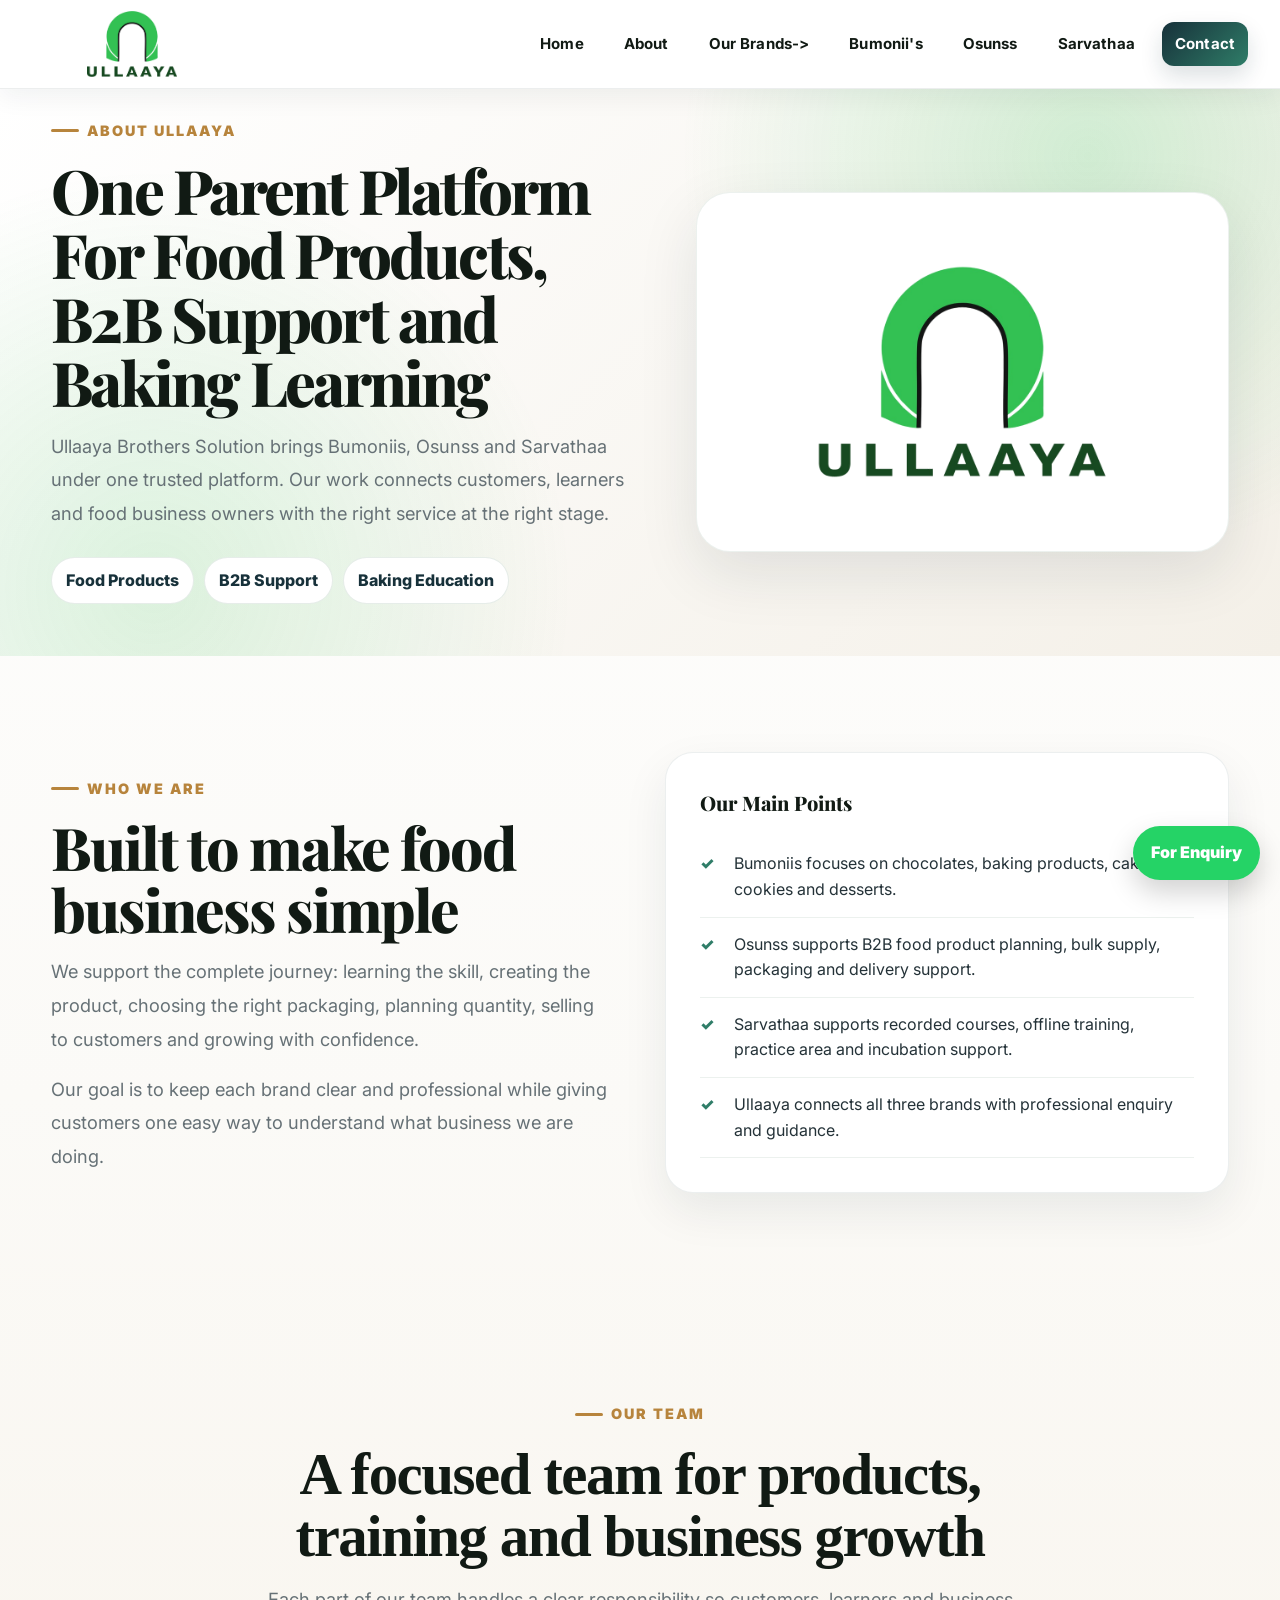
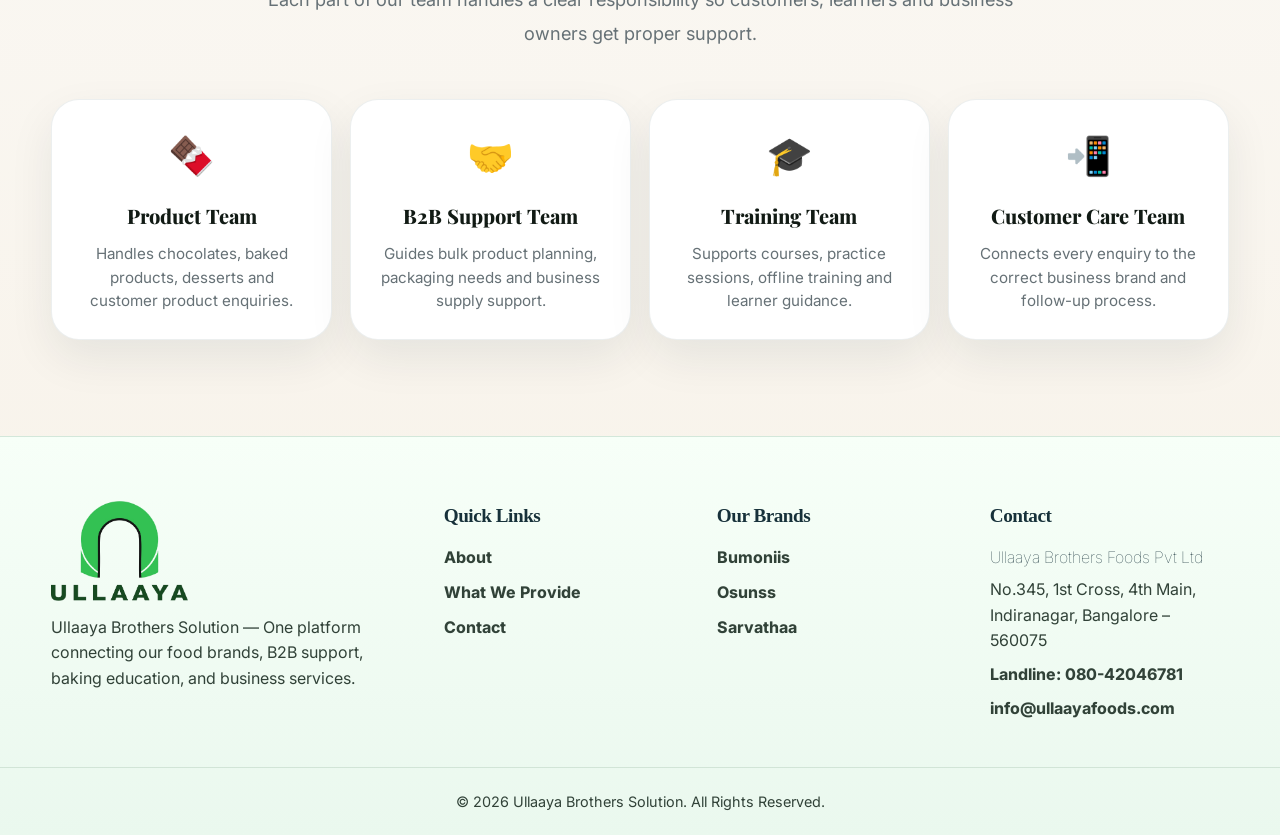
==== commit e6eb572e: "updated website files" ====
--- a/about.html
+++ b/about.html
@@ -22,7 +22,7 @@
 <ul class="nav-links">
 <li><a href="index.html#home">Home</a></li>
 <li><a href="about.html">About</a></li>
-<li><a href="index.html#businesses">Our Businesses-></a></li>
+<li><a href="index.html#businesses">Our Brands-></a></li>
 <li><a href="bumoniis.html">Bumonii's</a></li>
 <li><a href="osunss.html">Osunss</a></li>
 <li><a href="sarvathaa.html">Sarvathaa</a></li>
@@ -98,7 +98,7 @@
 <a href="index.html#contact">Contact</a>
 </div>
 <div>
-<h3>Our Businesses</h3>
+<h3>Our Brands</h3>
 <a href="bumoniis.html">Bumoniis</a>
 <a href="osunss.html">Osunss</a>
 <a href="sarvathaa.html">Sarvathaa</a>
--- a/assets/css/style.css
+++ b/assets/css/style.css
@@ -933,25 +933,72 @@
 }
 
 .business-contact-strip {
-  background: linear-gradient(135deg, var(--green), var(--deep));
-  border-radius: 32px;
-  color: white;
-  padding: 38px;
+  position: relative;
+  overflow: hidden;
+  background: linear-gradient(135deg, #fffdf7 0%, #f7fbf2 48%, #edf7ea 100%);
+  border: 1px solid rgba(42, 92, 64, .16);
+  border-radius: 30px;
+  color: var(--deep);
+  padding: 38px 42px;
   display: flex;
   align-items: center;
   justify-content: space-between;
   gap: 24px;
-  flex-wrap: wrap
+  flex-wrap: wrap;
+  box-shadow: 0 18px 45px rgba(39, 72, 53, .10)
+}
+
+.business-contact-strip::before {
+  content: "";
+  position: absolute;
+  width: 190px;
+  height: 190px;
+  right: -70px;
+  top: -105px;
+  border-radius: 50%;
+  background: rgba(111, 157, 89, .10);
+  pointer-events: none
+}
+
+.business-contact-strip::after {
+  content: "";
+  position: absolute;
+  left: 0;
+  top: 24px;
+  bottom: 24px;
+  width: 5px;
+  border-radius: 0 10px 10px 0;
+  background: linear-gradient(180deg, #7c9b64, #c4a56a)
+}
+
+.business-contact-strip > * {
+  position: relative;
+  z-index: 1
 }
 
 .business-contact-strip h2 {
-  color: white
+  color: var(--deep);
+  margin-bottom: 8px
+}
+
+.business-contact-strip p {
+  color: rgba(35, 62, 46, .76);
+  margin: 0;
+  max-width: 650px
 }
 
 .business-contact-strip .btn-outline {
-  color: white;
-  background: rgba(255, 255, 255, .12);
-  border-color: rgba(255, 255, 255, .35)
+  color: var(--deep);
+  background: #fff;
+  border-color: rgba(42, 92, 64, .28);
+  box-shadow: 0 8px 20px rgba(39, 72, 53, .08)
+}
+
+.business-contact-strip .btn-outline:hover {
+  color: #fff;
+  background: var(--deep);
+  border-color: var(--deep);
+  transform: translateY(-2px)
 }
 
 .back-link {
@@ -6047,7 +6094,7 @@
 
 .footer-address strong {
   color: #fff;
-  font-weight: 800;
+  font-weight: 80;
 }
 
 .footer .footer-address + a {
@@ -6075,3 +6122,185 @@
 .floating-whatsapp {
   white-space: nowrap;
 }
+
+
+/* Bumonii's product collection — 3 + 3 + 3 + 1 centered */
+.bumoniis-collection-section { overflow: hidden; }
+.bumoniis-product-grid {
+  display: grid;
+  grid-template-columns: repeat(6, minmax(0, 1fr));
+  gap: 24px;
+}
+.bumoniis-product-card {
+  grid-column: span 2;
+  margin: 0;
+  overflow: hidden;
+  border: 1px solid rgba(74, 48, 28, .12);
+  border-radius: 18px;
+  background: #fff;
+  box-shadow: 0 12px 30px rgba(51, 35, 22, .08);
+}
+.bumoniis-product-card:last-child { grid-column: 3 / span 2; }
+.bumoniis-product-card img {
+  display: block;
+  width: 100%;
+  height: 230px;
+  object-fit: cover;
+  background: #f6f1e9;
+}
+.bumoniis-product-card h3 {
+  margin: 0;
+  padding: 18px 14px 20px;
+  text-align: center;
+  font-size: 1.12rem;
+  line-height: 1.35;
+  color: var(--deep, #173d26);
+}
+@media (max-width: 900px) {
+  .bumoniis-product-grid { grid-template-columns: repeat(2, minmax(0, 1fr)); }
+  .bumoniis-product-card,
+  .bumoniis-product-card:last-child { grid-column: auto; }
+  .bumoniis-product-card:last-child { grid-column: 1 / -1; width: calc(50% - 12px); justify-self: center; }
+}
+@media (max-width: 620px) {
+  .bumoniis-product-grid { grid-template-columns: 1fr; gap: 18px; }
+  .bumoniis-product-card,
+  .bumoniis-product-card:last-child { grid-column: auto; width: 100%; }
+  .bumoniis-product-card img { height: 250px; }
+}
+
+
+/* Sarvathaa - What We Provide image cards */
+.sarvathaa-provide-card {
+  padding: 0 !important;
+  overflow: hidden;
+  display: flex;
+  flex-direction: column;
+  min-height: 100%;
+}
+
+.sarvathaa-provide-card > img {
+  width: 100%;
+  height: 220px;
+  display: block;
+  object-fit: cover;
+  object-position: center;
+}
+
+.sarvathaa-provide-card .provide-card-content {
+  padding: 24px 24px 26px;
+  flex: 1;
+}
+
+.sarvathaa-provide-card h3 {
+  margin: 0 0 10px;
+}
+
+.sarvathaa-provide-card p {
+  margin: 0;
+}
+
+@media (max-width: 980px) {
+  .sarvathaa-provide-card > img { height: 210px; }
+}
+
+@media (max-width: 620px) {
+  .sarvathaa-provide-card > img { height: 230px; }
+  .sarvathaa-provide-card .provide-card-content { padding: 21px 20px 24px; }
+}
+
+
+/* ===== Our Business right-side images + refreshed Need Help panels ===== */
+.businesses .business-card.logo-card,
+.businesses .business-card.featured.logo-card {
+  grid-template-columns: 220px minmax(0, 1fr) 270px !important;
+  overflow: hidden !important;
+}
+
+.businesses .business-card-photo {
+  width: 270px;
+  height: 172px;
+  justify-self: end;
+  overflow: hidden;
+  border-radius: 20px;
+  box-shadow: 0 12px 28px rgba(25, 45, 33, .13);
+  background: #f3f0e9;
+}
+
+.businesses .business-card-photo img {
+  display: block;
+  width: 100%;
+  height: 100%;
+  object-fit: cover;
+  object-position: center;
+  transition: transform .45s ease;
+}
+
+.businesses .business-card.logo-card:hover .business-card-photo img {
+  transform: scale(1.045);
+}
+
+/* New warm premium colour for Need Help sections */
+.business-contact-strip {
+  background: linear-gradient(135deg, #fff5ee 0%, #fffaf5 48%, #f6e8dc 100%) !important;
+  border: 1px solid rgba(164, 92, 54, .18) !important;
+  box-shadow: 0 18px 46px rgba(123, 72, 43, .12) !important;
+}
+.business-contact-strip::before {
+  background: rgba(205, 132, 91, .13) !important;
+}
+.business-contact-strip::after {
+  background: linear-gradient(180deg, #c96f45, #e7b47d) !important;
+}
+.business-contact-strip h2 {
+  color: #613821 !important;
+}
+.business-contact-strip p {
+  color: rgba(83, 54, 38, .78) !important;
+}
+.business-contact-strip .btn-outline {
+  color: #713f26 !important;
+  background: #ffffff !important;
+  border-color: rgba(164, 92, 54, .30) !important;
+  box-shadow: 0 8px 20px rgba(123, 72, 43, .10) !important;
+}
+.business-contact-strip .btn-outline:hover {
+  color: #ffffff !important;
+  background: #9b5332 !important;
+  border-color: #9b5332 !important;
+}
+
+@media (max-width: 1050px) {
+  .businesses .business-card.logo-card,
+  .businesses .business-card.featured.logo-card {
+    grid-template-columns: 170px minmax(0, 1fr) 220px !important;
+    gap: 20px !important;
+  }
+  .businesses .business-card-photo {
+    width: 220px;
+    height: 155px;
+  }
+}
+
+@media (max-width: 800px) {
+  .businesses .business-card.logo-card,
+  .businesses .business-card.featured.logo-card {
+    grid-template-columns: 150px minmax(0, 1fr) !important;
+  }
+  .businesses .business-card-photo {
+    grid-column: 1 / -1;
+    width: 100%;
+    height: 220px;
+    justify-self: stretch;
+  }
+}
+
+@media (max-width: 620px) {
+  .businesses .business-card.logo-card,
+  .businesses .business-card.featured.logo-card {
+    grid-template-columns: 1fr !important;
+  }
+  .businesses .business-card-photo {
+    height: 210px;
+  }
+}
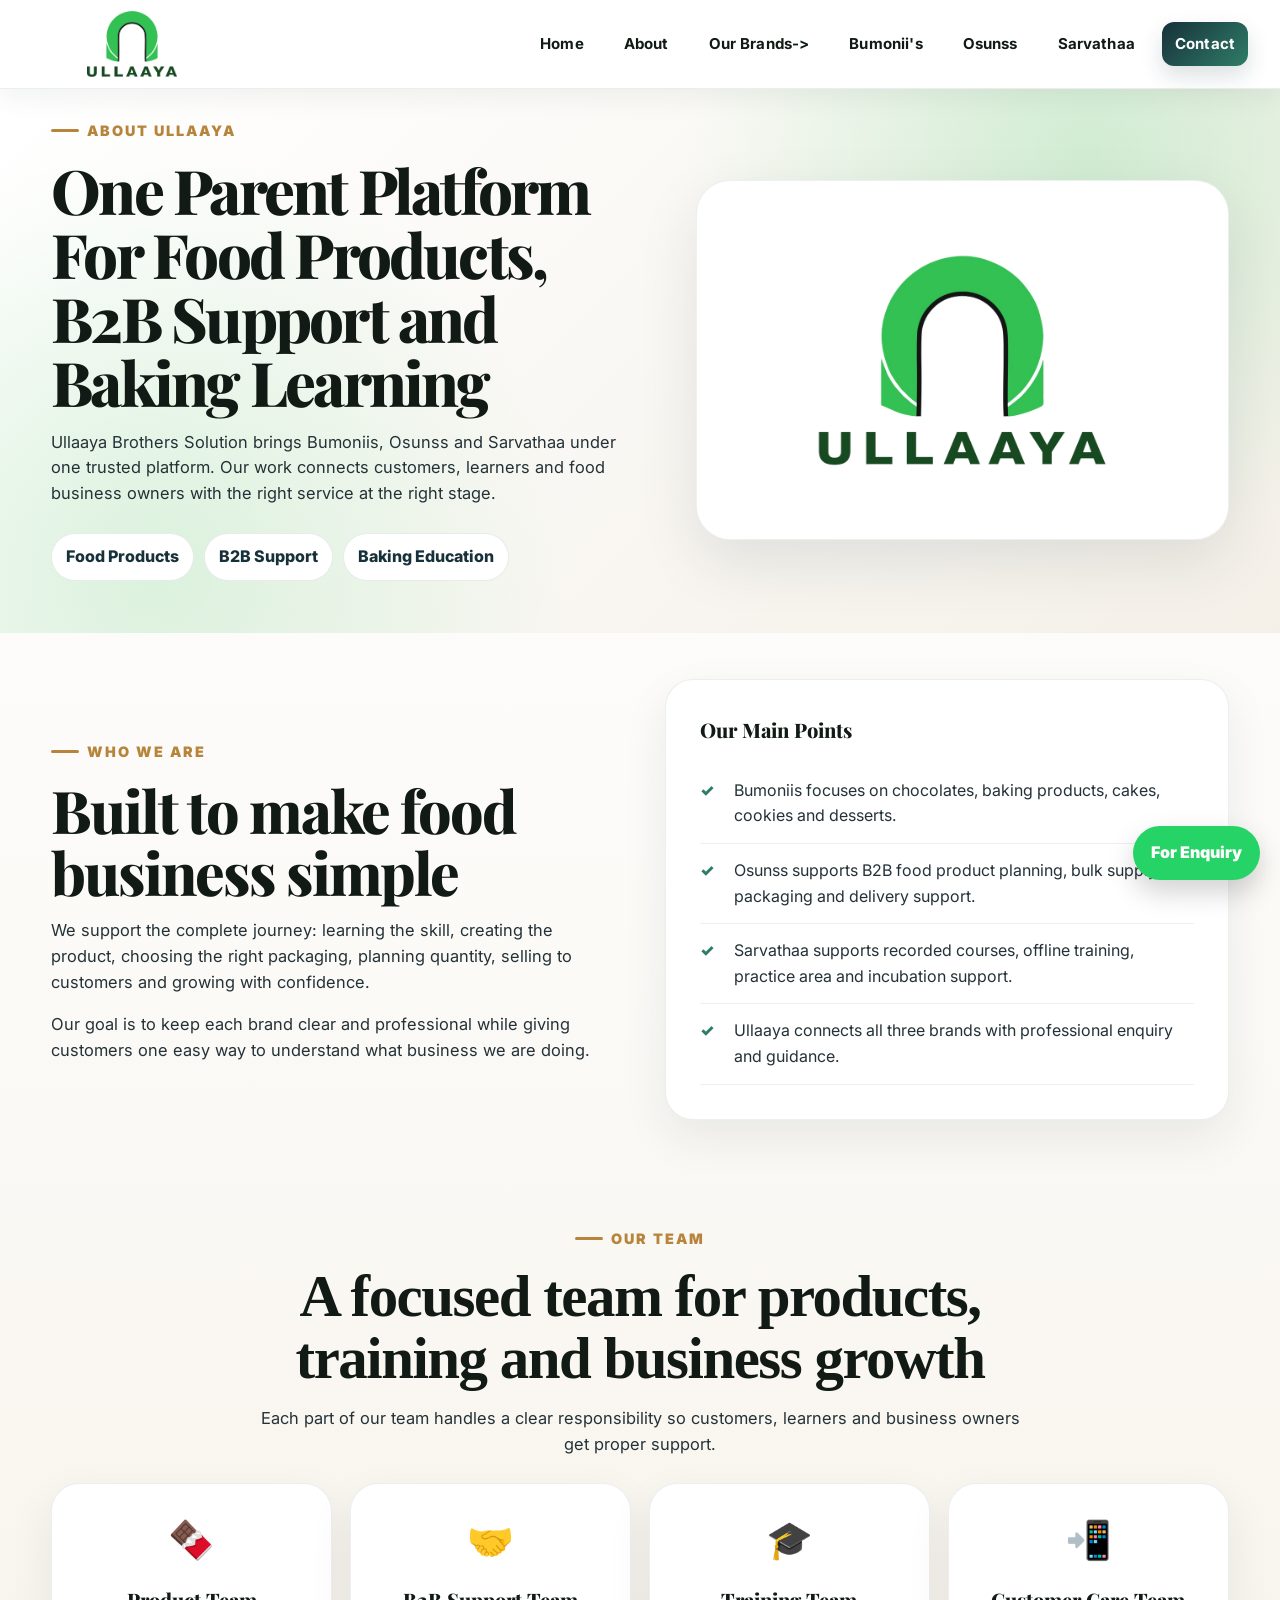
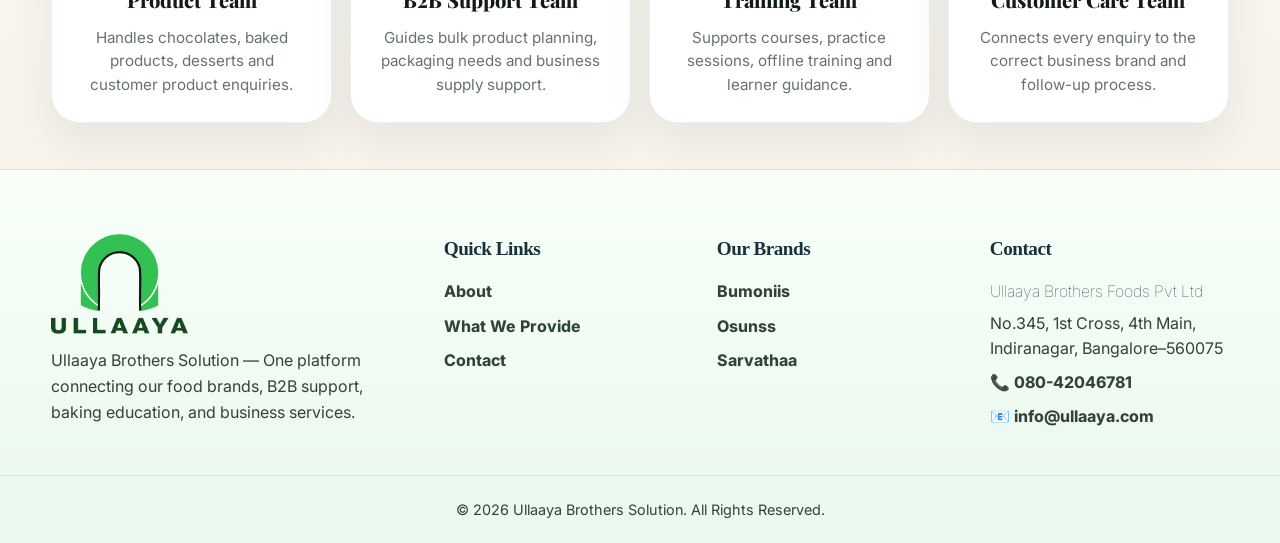
==== commit c0395aa7: "new files" ====
--- a/about.html
+++ b/about.html
@@ -103,15 +103,17 @@
 <a href="osunss.html">Osunss</a>
 <a href="sarvathaa.html">Sarvathaa</a>
 </div>
-<div>
-<h3>Contact</h3>
-<p class="footer-address"><strong>Ullaaya Brothers Foods Pvt Ltd</strong><br>
-No.345, 1st Cross, 4th Main,<br>
-Indiranagar, Bangalore – 560075</p>
-<a href="tel:+918042046781">Landline: 080-42046781</a>
-<a href="mailto:info@ullaayafoods.com">info@ullaayafoods.com</a>
+  <div>
+                <h3>Contact</h3>
+                <p class="footer-address"><strong>Ullaaya Brothers Foods Pvt Ltd</strong>
+                    <br>No.345, 1st Cross, 4th Main,<br>
+                    Indiranagar, Bangalore–560075
+                </p>
+                <a href="tel:+918042046781">📞 080-42046781
+                </a>
+                <a href="mailto:info@ullaayafoods.com">📧 info@ullaaya.com</a>
 
-</div>
+            </div>
 </div>
 <p class="copyright">© 2026 Ullaaya Brothers Solution. All Rights Reserved.</p>
 </footer>
--- a/assets/css/style.css
+++ b/assets/css/style.css
@@ -167,7 +167,7 @@
   font-weight: 800;
   text-transform: uppercase;
   letter-spacing: .14em;
-  font-size: .78rem;
+  font-size: .98rem;
   margin-bottom: 16px
 }
 
@@ -192,7 +192,7 @@
 }
 
 h2 {
-  font-size: clamp(2.05rem, 4vw, 4rem);
+  font-size: clamp(1.1rem, 3vw, 3rem);
   letter-spacing: -.035em
 }
 
@@ -306,7 +306,7 @@
 }
 
 .section {
-  padding: 96px 0
+  padding: 46px 0
 }
 
 .two-col,
@@ -320,11 +320,17 @@
 
 .section-copy p:not(.eyebrow),
 .section-head p {
-  color: var(--muted);
+  color: var(--text);
   font-size: 1.05rem;
   margin-top: 16px
 }
 
+.inside-section{
+font-size: 1.15rem !important;
+line-height: 1.85 !important;
+text-align: center;
+margin-bottom: 10px;
+}
 .about-panel,
 .contact-form,
 .business-card,
@@ -365,7 +371,7 @@
 .section-head {
   text-align: center;
   max-width: 760px;
-  margin: 0 auto 48px
+  margin: 0 auto 25px
 }
 
 .business-grid {
@@ -952,7 +958,6 @@
   content: "";
   position: absolute;
   width: 190px;
-  height: 190px;
   right: -70px;
   top: -105px;
   border-radius: 50%;
@@ -2827,8 +2832,15 @@
 
 .section-head p,
 .section-copy p:not(.eyebrow) {
-  font-size: 1.14rem !important;
-  line-height: 1.85 !important;
+  font-size: 1.03rem !important;
+  line-height: 1.57 !important;
+}
+.about-text{
+   font-size: 1.03rem !important;
+   line-height: 1.57!important;
+   text-align: justify;
+   color: (var(--text));
+
 }
 
 .about-panel h3,
@@ -4641,7 +4653,7 @@
 .businesses .business-card p:not(.category),
 .section.businesses .business-card p:not(.category) {
   max-width: 720px !important;
-  margin: 0 auto !important;
+  margin: auto !important;
   font-size: 1.08rem !important;
   line-height: 1.6 !important;
 }
@@ -4956,7 +4968,7 @@
 }
 
 #slideTitle {
-  min-height: 3.2em !important;
+  min-height: 2.2em !important;
 }
 
 #slideText {
@@ -6140,7 +6152,7 @@
   background: #fff;
   box-shadow: 0 12px 30px rgba(51, 35, 22, .08);
 }
-.bumoniis-product-card:last-child { grid-column: 3 / span 2; }
+.bumoniis-product-card:last-child { grid-column: 3 / span ; }
 .bumoniis-product-card img {
   display: block;
   width: 100%;
@@ -6253,10 +6265,11 @@
   background: linear-gradient(180deg, #c96f45, #e7b47d) !important;
 }
 .business-contact-strip h2 {
-  color: #613821 !important;
+  color: #0e0e0e !important;
 }
 .business-contact-strip p {
-  color: rgba(83, 54, 38, .78) !important;
+  color: rgba(12, 11, 11, 0.78) !important;
+  font-size: 20px;
 }
 .business-contact-strip .btn-outline {
   color: #713f26 !important;
@@ -6304,3 +6317,31 @@
     height: 210px;
   }
 }
+.hero-actions {
+    display: flex;
+    justify-content: flex-end;
+    align-items: center;
+    min-height: 48px;
+}
+
+.website-box {
+    display: inline-flex;
+    align-items: center;
+    justify-content: center;
+    min-width: 300px;
+    padding: 18px 30px;
+    border: 2px solid #5a351f;
+    border-radius: 30px;
+    background: transparent;
+    color: #5a351f;
+    text-decoration: none;
+    font-weight: 700;
+    transition: 0.3s ease;
+    box-sizing: border-box;
+}
+
+.website-box:hover {
+    background: #20b957;
+    border-color: #20b957;
+    color: white;
+}
